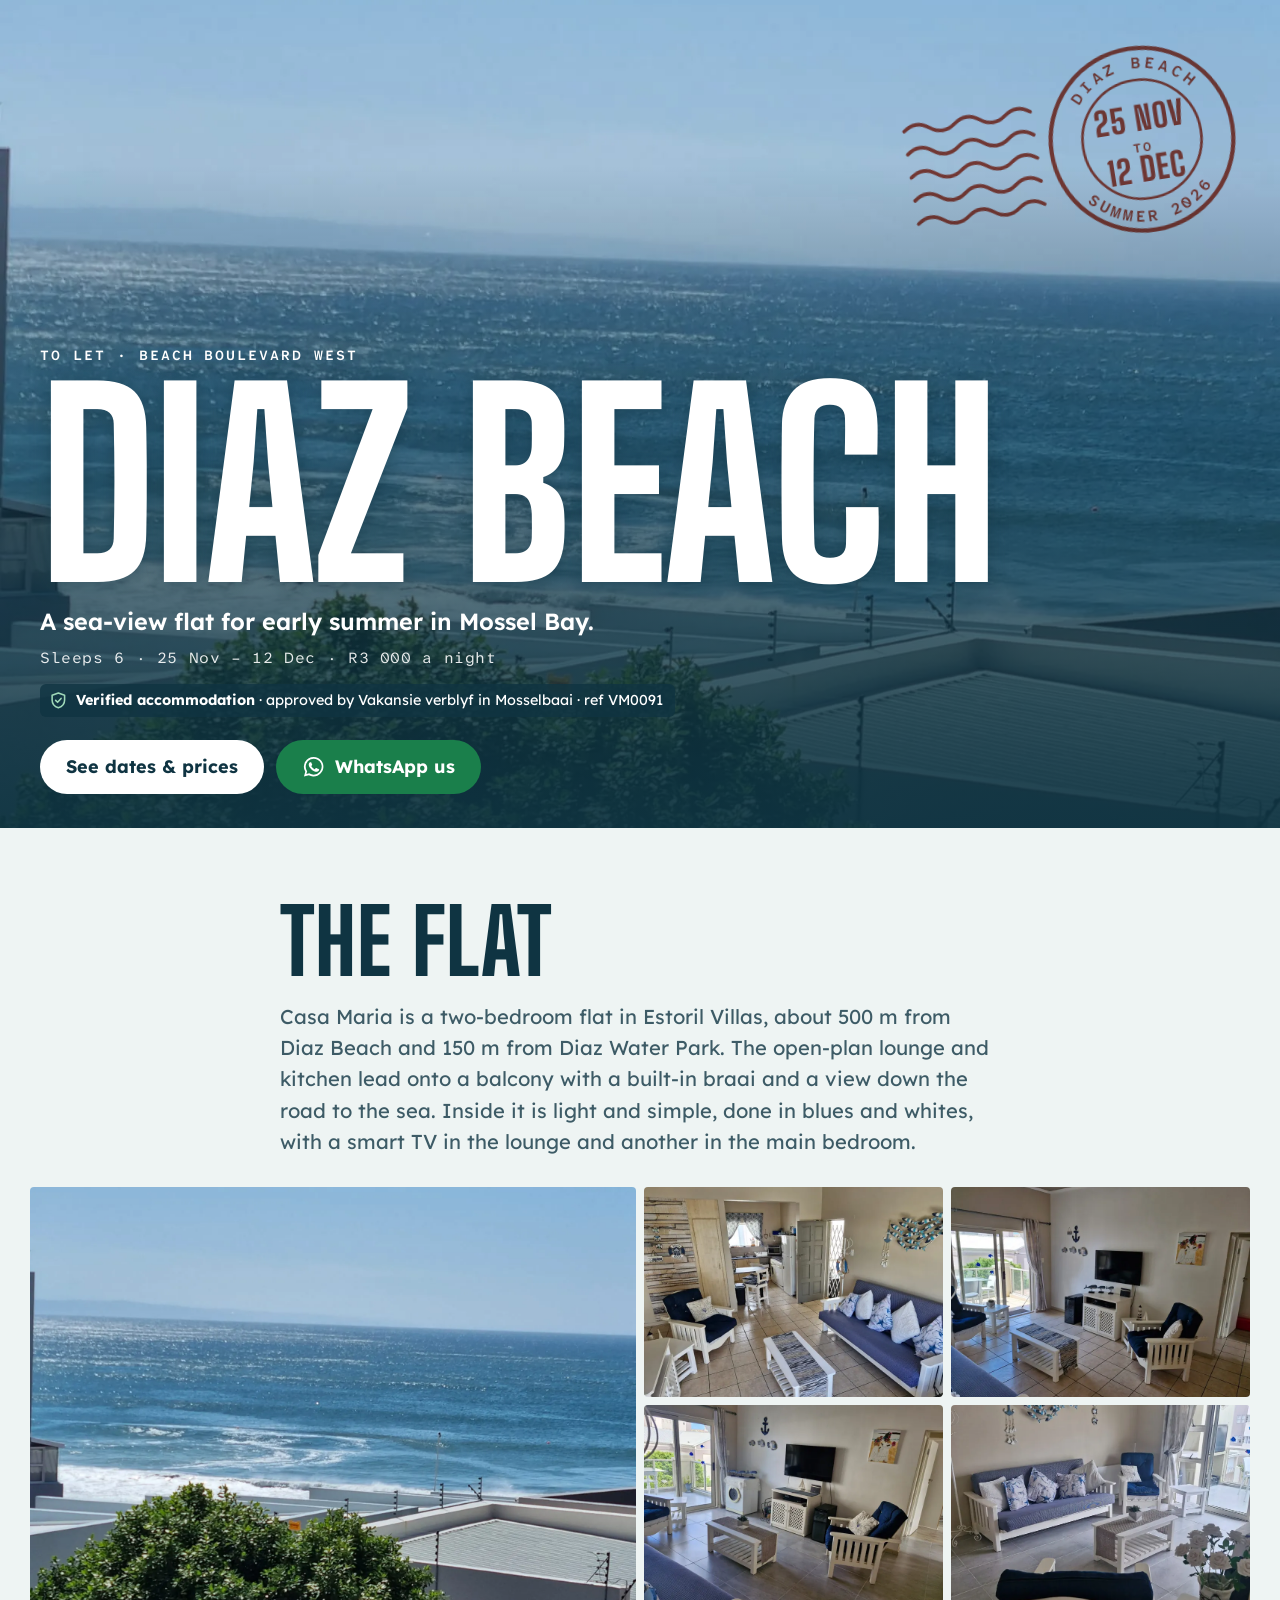
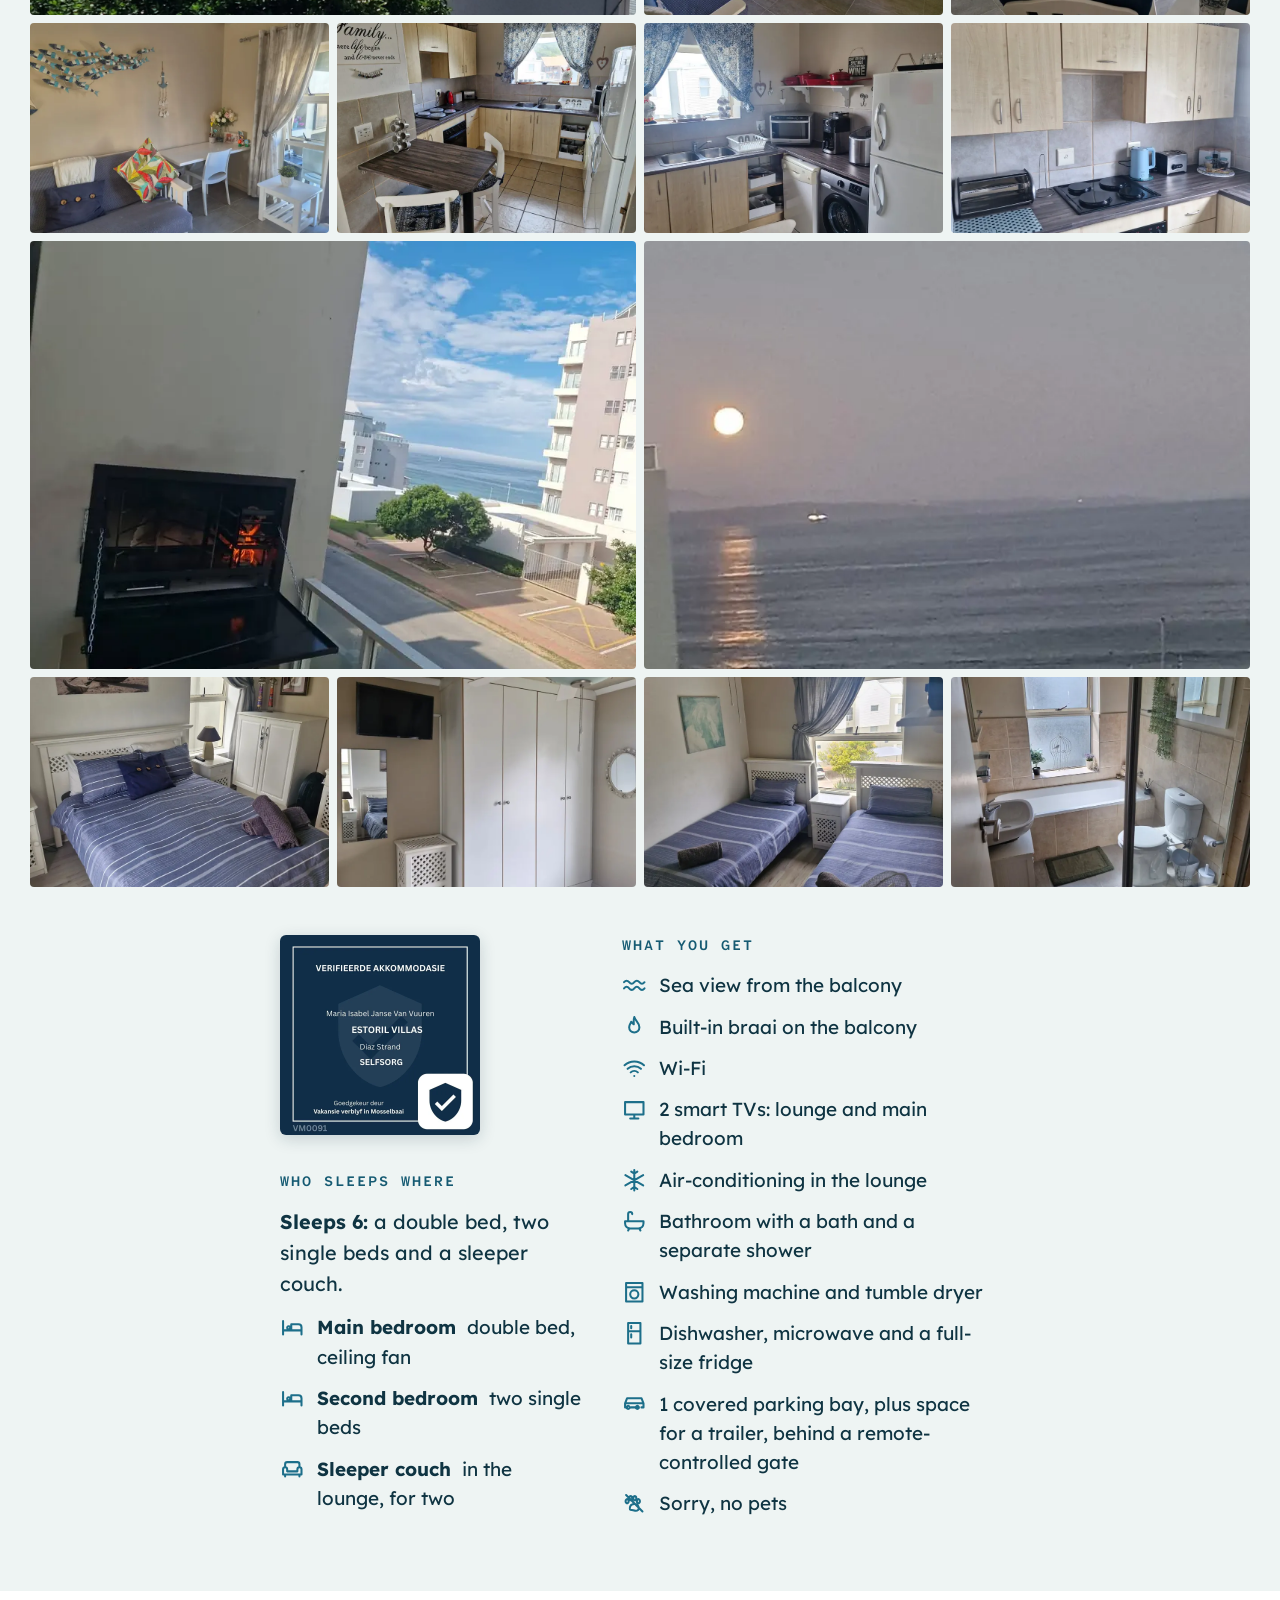
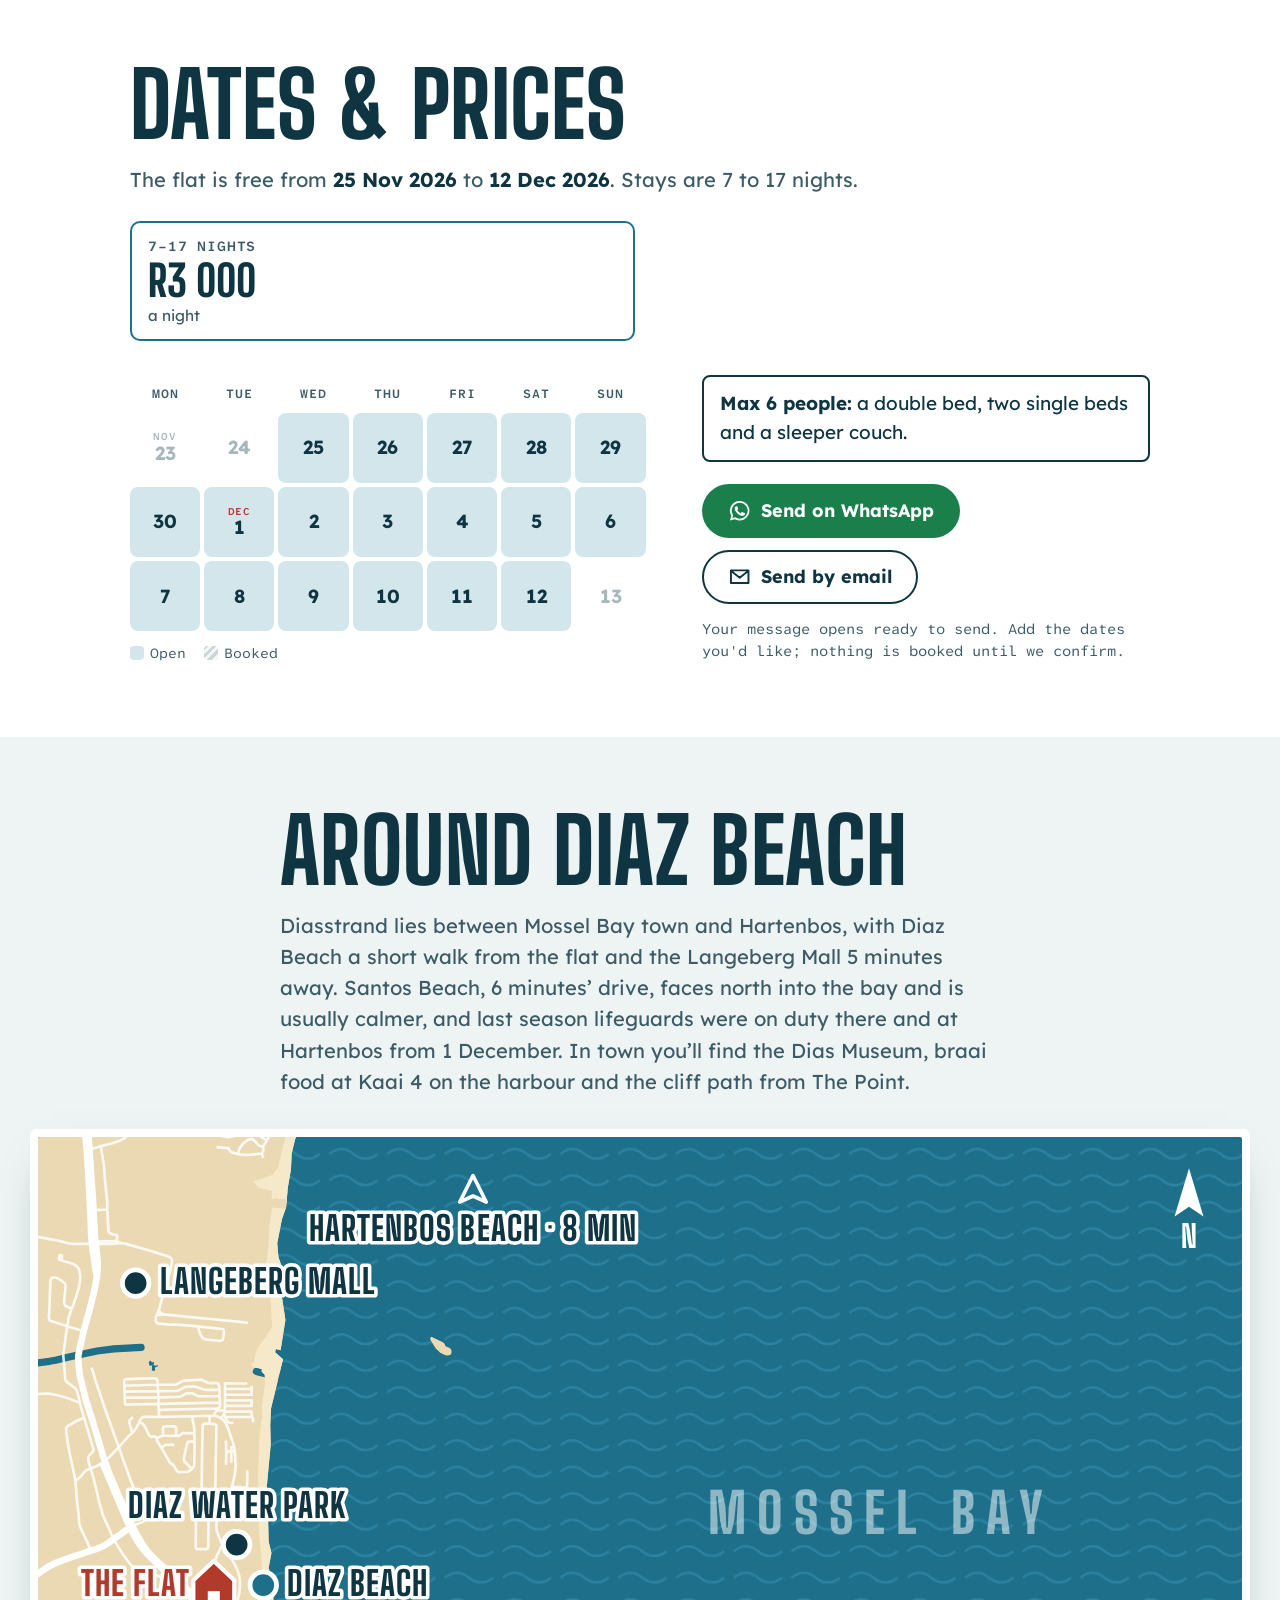
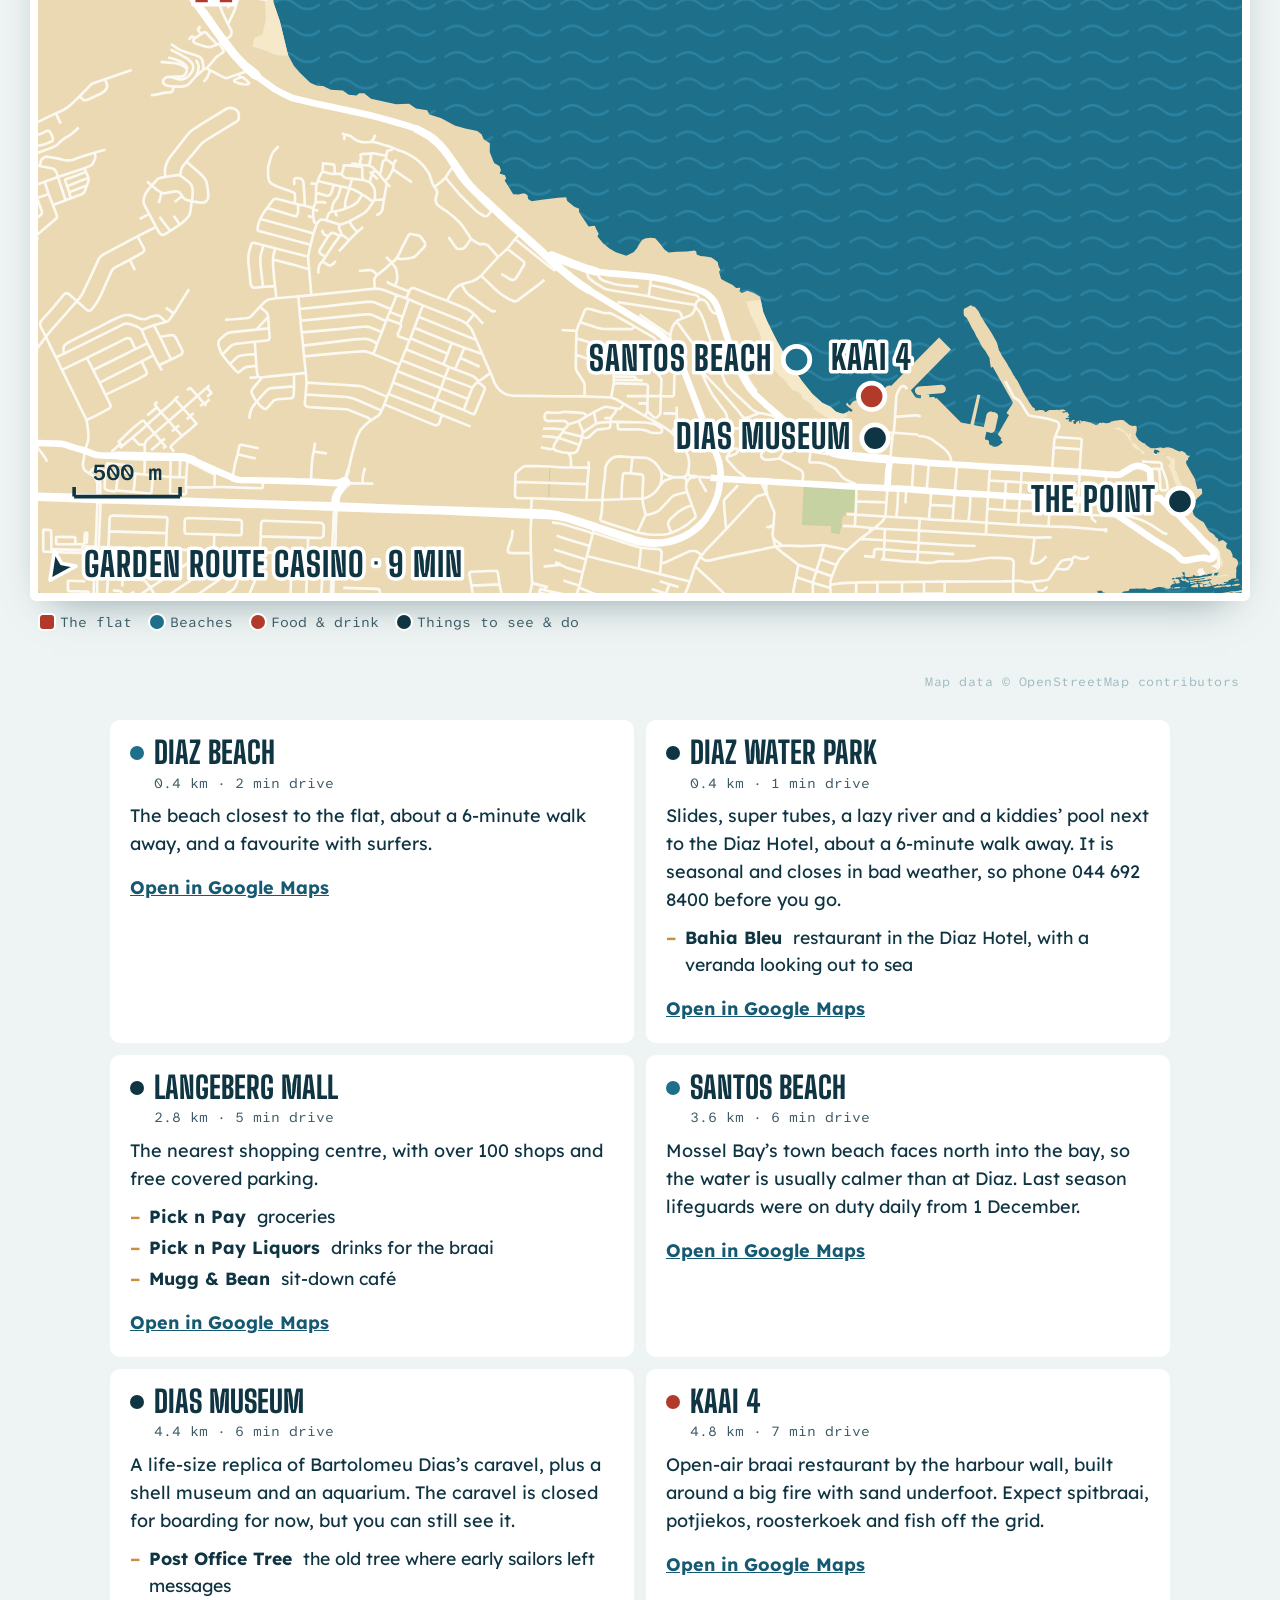
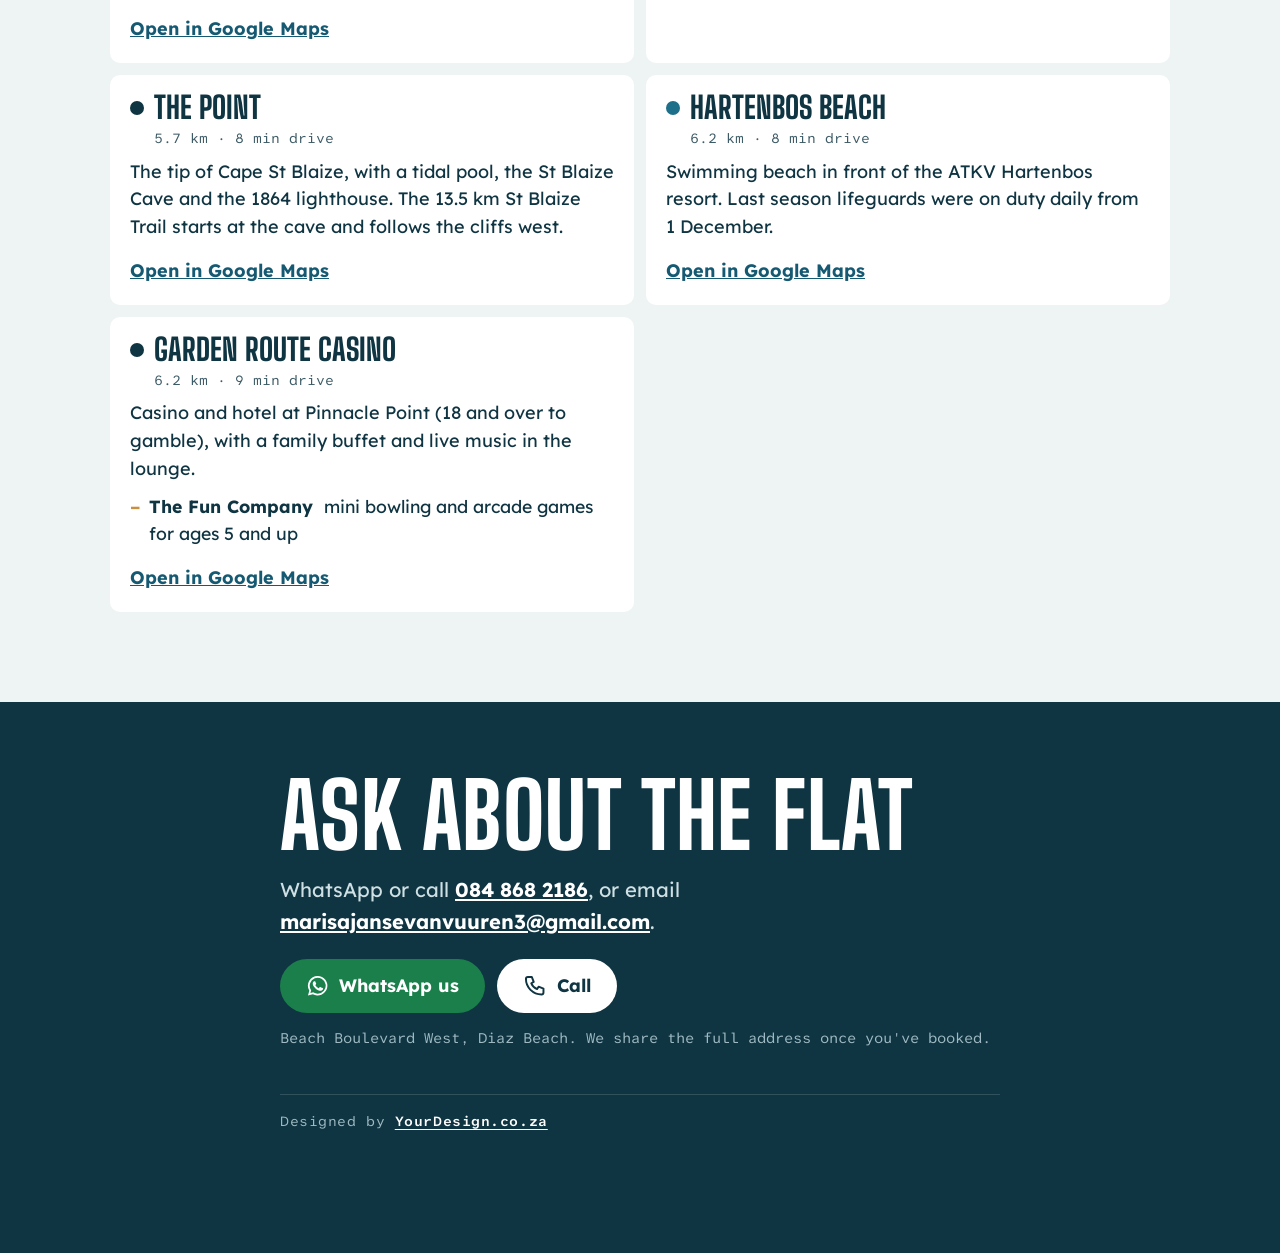
==== index.html @ 2814a10d "feat(site): first version of the Diaz Beach holiday page One-page let for a two-bedroom flat in Esto" ====
<!doctype html>
<html lang="en-ZA">
<head>
  <meta charset="utf-8">
  <meta name="viewport" content="width=device-width, initial-scale=1, viewport-fit=cover">
  <title>Holiday flat at Diaz Beach · Summer 2026</title>
  <meta name="description" content="Two-bedroom holiday flat with a sea view at Diaz Beach, Mossel Bay. Sleeps 6, braai on the balcony, 150 m from Diaz Water Park. Open 25 Nov to 12 Dec 2026.">
  <meta name="theme-color" content="#0F3442">
  <meta property="og:type" content="website">
  <meta property="og:title" content="Holiday flat at Diaz Beach · Summer 2026">
  <meta property="og:description" content="Sea-view flat at Diaz Beach, sleeps 6. Photos, open dates and prices.">
  <meta property="og:url" content="https://yourdesigncoza.github.io/diazbeach-summer/">
  <meta property="og:image" content="https://yourdesigncoza.github.io/diazbeach-summer/assets/img/og.jpg">
  <meta property="og:image:width" content="1200">
  <meta property="og:image:height" content="630">
  <link rel="icon" href="assets/img/favicon.svg" type="image/svg+xml">
  <link rel="preconnect" href="https://fonts.googleapis.com">
  <link rel="preconnect" href="https://fonts.gstatic.com" crossorigin>
  <link rel="stylesheet" href="https://fonts.googleapis.com/css2?family=Atkinson+Hyperlegible+Mono:wght@400;600&family=Lexend:wght@400;600;700&family=Big+Shoulders+Display:wght@700;800&display=swap">
  <link rel="preload" as="image" href="assets/img/photos/sea-view-1600.webp" imagesrcset="assets/img/photos/sea-view-800.webp 800w, assets/img/photos/sea-view-1600.webp 1600w, assets/img/photos/sea-view-2400.webp 2400w" imagesizes="100vw">
  <link rel="stylesheet" href="assets/css/tokens.css">
  <link rel="stylesheet" href="assets/css/site.css">
  <style>
    .verified { display: inline-flex; align-items: center; gap: 8px; margin-top: 14px; padding: 7px 12px 7px 9px; border-radius: 6px;
      background: rgb(15 52 66 / .8); color: #fff; font: .8rem/1.35 var(--font-body); }
    .verified .icon { color: #9fd8b8; }
    .verified-badge { display: block; width: 200px; height: auto; margin-bottom: 36px; border-radius: 6px; box-shadow: 0 4px 16px rgb(15 52 66 / .18); }
  </style>
</head>
<body>

<header class="hero">
  <img class="hero-img" src="assets/img/photos/sea-view-1600.webp"
       srcset="assets/img/photos/sea-view-800.webp 800w, assets/img/photos/sea-view-1600.webp 1600w, assets/img/photos/sea-view-2400.webp 2400w"
       sizes="100vw" alt="Looking over the rooftops to the sea and the surf at Diaz Beach" fetchpriority="high">
  <div class="hero-copy">
    <p class="eyebrow">To let · Beach Boulevard West</p>
    <h1 class="hero-title" style="--title-fit: 3.94">Diaz Beach</h1>
    <p class="hero-lede">A sea-view flat for early summer in Mossel Bay.</p>
    <p class="hero-meta">Sleeps 6 · <span class="nowrap" data-fill="seasonShort"></span> · <span class="nowrap"><span data-fill="rateFrom"></span> a night</span></p>
    <p class="verified"><svg class="icon" aria-hidden="true"><use href="#i-shield"/></svg><span><strong>Verified accommodation</strong> · approved by Vakansie verblyf in Mosselbaai · ref VM0091</span></p>
    <div class="actions">
      <a class="btn btn-light" href="#dates">See dates &amp; prices</a>
      <a class="btn btn-whatsapp" data-link="whatsapp" target="_blank" rel="noopener">
        <svg class="icon" aria-hidden="true"><use href="#i-whatsapp"/></svg>WhatsApp us
      </a>
    </div>
  </div>
  <div class="postmark" data-postmark></div>
</header>

<main>

  <section class="section house" id="house" aria-labelledby="house-title">
    <div class="wrap">
      <h2 class="section-title" id="house-title">The flat</h2>
      <p class="lede">Casa Maria is a two-bedroom flat in Estoril Villas, about 500 m from Diaz Beach and 150 m from Diaz Water Park. The open-plan lounge and kitchen lead onto a balcony with a built-in braai and a view down the road to the sea. Inside it is light and simple, done in blues and whites, with a smart TV in the lounge and another in the main bedroom.</p>
    </div>

    <ul class="gallery wrap-wide" data-gallery></ul>

    <div class="wrap house-details">
      <div>
        <img class="verified-badge" src="assets/img/photos/verified-800.webp" width="800" height="800" loading="lazy"
             alt="Verified accommodation, approved by Vakansie verblyf in Mosselbaai, ref VM0091">
        <h3 class="minor-title">Who sleeps where</h3>
        <p class="sleeps"><strong>Sleeps 6:</strong> a double bed, two single beds and a sleeper couch.</p>
        <ul class="beds">
          <li><svg class="icon" aria-hidden="true"><use href="#i-bed"/></svg><span><strong>Main bedroom</strong> double bed, ceiling fan</span></li>
          <li><svg class="icon" aria-hidden="true"><use href="#i-bed"/></svg><span><strong>Second bedroom</strong> two single beds</span></li>
          <li><svg class="icon" aria-hidden="true"><use href="#i-couch"/></svg><span><strong>Sleeper couch</strong> in the lounge, for two</span></li>
        </ul>
      </div>
      <div>
        <h3 class="minor-title">What you get</h3>
        <ul class="amenities">
          <li><svg class="icon" aria-hidden="true"><use href="#i-wave"/></svg>Sea view from the balcony</li>
          <li><svg class="icon" aria-hidden="true"><use href="#i-fire"/></svg>Built-in braai on the balcony</li>
          <li><svg class="icon" aria-hidden="true"><use href="#i-wifi"/></svg>Wi-Fi</li>
          <li><svg class="icon" aria-hidden="true"><use href="#i-tv"/></svg>2 smart TVs: lounge and main bedroom</li>
          <li><svg class="icon" aria-hidden="true"><use href="#i-snow"/></svg>Air-conditioning in the lounge</li>
          <li><svg class="icon" aria-hidden="true"><use href="#i-bath"/></svg>Bathroom with a bath and a separate shower</li>
          <li><svg class="icon" aria-hidden="true"><use href="#i-wash"/></svg>Washing machine and tumble dryer</li>
          <li><svg class="icon" aria-hidden="true"><use href="#i-fridge"/></svg>Dishwasher, microwave and a full-size fridge</li>
          <li><svg class="icon" aria-hidden="true"><use href="#i-car"/></svg>1 covered parking bay, plus space for a trailer, behind a remote-controlled gate</li>
          <li><svg class="icon" aria-hidden="true"><use href="#i-paw"/></svg>Sorry, no pets</li>
        </ul>
      </div>
    </div>
  </section>

  <section class="section dates" id="dates" aria-labelledby="dates-title">
    <div class="wrap wrap-dates">
      <h2 class="section-title" id="dates-title">Dates &amp; prices</h2>
      <p class="lede">The flat is free from <strong data-fill="seasonStart"></strong> to <strong data-fill="seasonEnd"></strong>. Stays are <span data-fill="minNights"></span> to <span data-fill="maxNights"></span> nights.</p>

      <dl class="rates">
        <div><dt><span data-fill="rateStdNights"></span></dt><dd><span data-fill="rateStd"></span> <small>a night</small></dd></div>
      </dl>

      <div class="booking" data-booking>
       <div class="booking-cal">
        <div class="cal" data-cal role="group" aria-label="Open and booked dates"></div>
        <p class="cal-legend">
          <span><i class="key key-open"></i>Open</span>
          <span><i class="key key-booked"></i>Booked</span>
        </p>
       </div>
       <div class="booking-side">
        <p class="guests"><strong>Max 6 people:</strong> a double bed, two single beds and a sleeper couch.</p>

        <div class="actions">
          <a class="btn btn-whatsapp" data-link="whatsapp" target="_blank" rel="noopener">
            <svg class="icon" aria-hidden="true"><use href="#i-whatsapp"/></svg>Send on WhatsApp
          </a>
          <a class="btn btn-outline" data-link="email">
            <svg class="icon" aria-hidden="true"><use href="#i-mail"/></svg>Send by email
          </a>
        </div>
        <p class="fine">Your message opens ready to send. Add the dates you'd like; nothing is booked until we confirm.</p>
       </div>
      </div>
    </div>
  </section>

  <section class="section area" id="area" aria-labelledby="area-title">
    <div class="wrap">
      <h2 class="section-title" id="area-title">Around Diaz Beach</h2>
      <p class="lede">Diasstrand lies between Mossel Bay town and Hartenbos, with Diaz Beach a short walk from the flat and the Langeberg Mall 5 minutes away. Santos Beach, 6 minutes’ drive, faces north into the bay and is usually calmer, and last season lifeguards were on duty there and at Hartenbos from 1 December. In town you’ll find the Dias Museum, braai food at Kaai 4 on the harbour and the cliff path from The Point.</p>
    </div>
    <figure class="map wrap-wide">
      <div class="map-frame" data-map></div>
      <figcaption class="map-key">
        <span><i class="dot dot-home"></i>The flat</span>
        <span><i class="dot dot-beach"></i>Beaches</span>
        <span><i class="dot dot-food"></i>Food &amp; drink</span>
        <span><i class="dot dot-see"></i>Things to see &amp; do</span>
        <span class="credit">Map data © OpenStreetMap contributors</span>
      </figcaption>
    </figure>
    <ol class="places wrap" data-places></ol>
  </section>

</main>

<footer class="contact" id="contact">
  <div class="wrap">
    <h2 class="section-title">Ask about the flat</h2>
    <p class="lede">WhatsApp or call <a data-link="tel" data-fill="phone"></a>, or email <a data-link="email" data-fill="email"></a>.</p>
    <div class="actions">
      <a class="btn btn-whatsapp" data-link="whatsapp" target="_blank" rel="noopener">
        <svg class="icon" aria-hidden="true"><use href="#i-whatsapp"/></svg>WhatsApp us
      </a>
      <a class="btn btn-light" data-link="tel">
        <svg class="icon" aria-hidden="true"><use href="#i-phone"/></svg>Call
      </a>
    </div>
    <p class="fine">Beach Boulevard West, Diaz Beach. We share the full address once you've booked.</p>
    <p class="credit">Designed by <a href="https://yourdesign.co.za" target="_blank" rel="noopener">YourDesign.co.za</a></p>
  </div>
</footer>

<nav class="dock" data-dock aria-label="Quick links">
  <span class="dock-price"><strong data-fill="rateFrom"></strong> a night</span>
  <a class="btn btn-small" href="#dates">Dates &amp; prices</a>
</nav>

<dialog class="lightbox" data-lightbox aria-label="Photo viewer">
  <figure>
    <img data-lb-img alt="">
    <figcaption><span data-lb-caption></span> <span class="lb-count" data-lb-count></span></figcaption>
  </figure>
  <button type="button" class="lb-btn lb-prev" data-lb-prev aria-label="Previous photo">‹</button>
  <button type="button" class="lb-btn lb-next" data-lb-next aria-label="Next photo">›</button>
  <button type="button" class="lb-btn lb-close" data-lb-close aria-label="Close">×</button>
</dialog>

<!-- Icons, drawn once and reused with <use>. -->
<svg width="0" height="0" style="position:absolute" aria-hidden="true">
  <symbol id="i-whatsapp" viewBox="0 0 24 24"><path fill="currentColor" d="M12 2a10 10 0 0 0-8.6 15.1L2 22l5-1.3A10 10 0 1 0 12 2Zm0 18.2a8.2 8.2 0 0 1-4.2-1.2l-.3-.2-3 .8.8-2.9-.2-.3A8.2 8.2 0 1 1 12 20.2Zm4.5-6.1c-.2-.1-1.5-.7-1.7-.8s-.4-.1-.6.1-.7.8-.8 1-.3.2-.5.1a6.7 6.7 0 0 1-3.3-2.9c-.3-.4.3-.4.8-1.4a.5.5 0 0 0 0-.5l-.8-1.8c-.2-.5-.4-.4-.6-.4h-.5a1 1 0 0 0-.7.3 3 3 0 0 0-.9 2.2 5.1 5.1 0 0 0 1.1 2.7 11.6 11.6 0 0 0 4.4 3.9c1.6.7 2.3.8 3.1.6a2.7 2.7 0 0 0 1.8-1.2 2.2 2.2 0 0 0 .2-1.3c-.1-.1-.3-.2-.5-.3Z"/></symbol>
  <symbol id="i-mail" viewBox="0 0 24 24"><path fill="none" stroke="currentColor" stroke-width="2" stroke-linejoin="round" d="M3 5.5h18v13H3z M3 6l9 7 9-7"/></symbol>
  <symbol id="i-phone" viewBox="0 0 24 24"><path fill="none" stroke="currentColor" stroke-width="2" stroke-linejoin="round" d="M5 3h4l2 5-2.5 1.5a11 11 0 0 0 6 6L16 13l5 2v4a2 2 0 0 1-2 2A16 16 0 0 1 3 5a2 2 0 0 1 2-2Z"/></symbol>
  <symbol id="i-bed" viewBox="0 0 24 24"><path fill="none" stroke="currentColor" stroke-width="2" stroke-linecap="round" stroke-linejoin="round" d="M3 19V6 M3 15h18v4 M21 15v-3a3 3 0 0 0-3-3h-7v6 M7 12.5a1.5 1.5 0 1 0 0-.01"/></symbol>
  <symbol id="i-couch" viewBox="0 0 24 24"><path fill="none" stroke="currentColor" stroke-width="2" stroke-linecap="round" stroke-linejoin="round" d="M5 11V8a2 2 0 0 1 2-2h10a2 2 0 0 1 2 2v3 M3 13a2 2 0 0 1 4 0v2h10v-2a2 2 0 0 1 4 0v5H3z M5 18v2 M19 18v2"/></symbol>
  <symbol id="i-wave" viewBox="0 0 24 24"><path fill="none" stroke="currentColor" stroke-width="2" stroke-linecap="round" d="M2 9q2.5-3 5 0t5 0 5 0 5 0 M2 15q2.5-3 5 0t5 0 5 0 5 0"/></symbol>
  <symbol id="i-wifi" viewBox="0 0 24 24"><path fill="none" stroke="currentColor" stroke-width="2" stroke-linecap="round" d="M2.5 9a14 14 0 0 1 19 0 M5.5 12.5a9.5 9.5 0 0 1 13 0 M8.5 16a5 5 0 0 1 7 0 M12 19.5v.01"/></symbol>
  <symbol id="i-fire" viewBox="0 0 24 24"><path fill="none" stroke="currentColor" stroke-width="2" stroke-linejoin="round" d="M12 3c1 4 5 5.5 5 10a5 5 0 0 1-10 0c0-2.5 1.5-3.5 2-5.5 1 1.5 1.5 2 2.5 2.5C11.5 8 11 5.5 12 3Z"/></symbol>
  <symbol id="i-car" viewBox="0 0 24 24"><path fill="none" stroke="currentColor" stroke-width="2" stroke-linecap="round" stroke-linejoin="round" d="M5 16H3v-4l2-5h14l2 5v4h-2 M3 12h18 M7.5 16a1.5 1.5 0 1 0 0 .01 M16.5 16a1.5 1.5 0 1 0 0 .01 M9 16h6"/></symbol>
  <symbol id="i-bath" viewBox="0 0 24 24"><path fill="none" stroke="currentColor" stroke-width="2" stroke-linecap="round" stroke-linejoin="round" d="M3 12h18v2a5 5 0 0 1-5 5H8a5 5 0 0 1-5-5z M6 12V5a2 2 0 0 1 4 0 M7 19l-1 2 M17 19l1 2"/></symbol>
  <symbol id="i-wash" viewBox="0 0 24 24"><path fill="none" stroke="currentColor" stroke-width="2" stroke-linejoin="round" d="M4 3h16v18H4z M4 7h16 M12 10a4 4 0 1 0 0 8 4 4 0 0 0 0-8Z"/></symbol>
  <symbol id="i-fridge" viewBox="0 0 24 24"><path fill="none" stroke="currentColor" stroke-width="2" stroke-linecap="round" stroke-linejoin="round" d="M6 2h12v20H6z M6 10h12 M9 5v2 M9 13v3"/></symbol>
  <symbol id="i-paw" viewBox="0 0 24 24"><path fill="none" stroke="currentColor" stroke-width="2" stroke-linecap="round" d="M8 15c1.5-3 6.5-3 8 0s-1 5-4 4-5.5 1-4-4Z M6.5 10a1.5 2 0 1 0 0 .01 M10 7a1.5 2 0 1 0 0 .01 M14 7a1.5 2 0 1 0 0 .01 M17.5 10a1.5 2 0 1 0 0 .01 M4 4l16 16"/></symbol>
  <symbol id="i-tv" viewBox="0 0 24 24"><path fill="none" stroke="currentColor" stroke-width="2" stroke-linecap="round" stroke-linejoin="round" d="M3 5h18v12H3z M8 21h8 M12 17v4"/></symbol>
  <symbol id="i-snow" viewBox="0 0 24 24"><path fill="none" stroke="currentColor" stroke-width="2" stroke-linecap="round" d="M12 2v20 M3.3 7l17.4 10 M3.3 17l17.4-10 M9 3.5l3 2 3-2 M9 20.5l3-2 3 2"/></symbol>
  <symbol id="i-shield" viewBox="0 0 24 24"><path fill="none" stroke="currentColor" stroke-width="2" stroke-linecap="round" stroke-linejoin="round" d="M12 2.5 4 5.5v6c0 5 3.4 8.6 8 10 4.6-1.4 8-5 8-10v-6z M8.5 12l2.5 2.5 4.5-5"/></symbol>
</svg>

<script src="assets/js/config.js"></script>
<script src="assets/js/common.js"></script>
<script src="assets/js/site.js"></script>
</body>
</html>
---- assets/css/tokens.css ----
/* Shared by the page and the printable card. */
:root {
  color-scheme: light;
  --mist: #EEF4F3;
  --paper: #FFFFFF;
  --ink: #0F3442;
  --ink-soft: #3D5B66;
  --harbour: #1D6F8A;
  --harbour-deep: #155A72;
  --harbour-pale: #D3E6EC;
  --sandstone: #C98F3E;
  --land: #EAD9B2;
  --sand: #F6E9C9;
  --postbox: #B23A2B;
  --whatsapp: #1A7F4B;

  --font-display: 'Big Shoulders Display', 'Arial Narrow', sans-serif;
  --font-body: 'Lexend', system-ui, sans-serif;
  --font-mono: 'Atkinson Hyperlegible Mono', ui-monospace, monospace;
}

/* Postmark (markup comes from common.js) */
.postmark-svg { display: block; width: 100%; height: auto; color: var(--postbox); overflow: visible; }
.pm-waves path, .pm-ring-line { fill: none; stroke: currentColor; stroke-linecap: round; }
.pm-waves path { stroke-width: 3.5; }
.pm-ring-line { stroke-width: 4; }
.pm-thin { stroke-width: 2.5; }
.pm-ring { font: 600 15px var(--font-mono); letter-spacing: 3px; text-transform: uppercase; fill: currentColor; }
.pm-date { font: 800 31px var(--font-display); letter-spacing: 1px; text-transform: uppercase; fill: currentColor; }
.pm-to { font: 600 12px var(--font-mono); letter-spacing: 2px; text-transform: uppercase; fill: currentColor; }
---- assets/css/site.css ----
*, *::before, *::after { box-sizing: border-box; }
html { font-size: 112.5%; scroll-behavior: smooth; -webkit-text-size-adjust: 100%; }
body { margin: 0; background: var(--mist); color: var(--ink); font-family: var(--font-body); line-height: 1.55; }
img { display: block; max-width: 100%; }
a { color: inherit; }
h1, h2, h3, p { margin: 0; }
:focus-visible { outline: 3px solid var(--sandstone); outline-offset: 3px; }
.nowrap { white-space: nowrap; }
.sr-only { position: absolute; width: 1px; height: 1px; overflow: hidden; clip-path: inset(50%); white-space: nowrap; }

.wrap { max-width: 760px; margin-inline: auto; padding-inline: 20px; }
.wrap-wide { max-width: 1240px; margin-inline: auto; padding-inline: 10px; }
.icon { width: 1.3em; height: 1.3em; flex: none; }

/* ---------- Type ---------- */
.eyebrow, .minor-title, .hero-meta, .fine, .credit, .place-dist, .cal-legend, .dow {
  font-family: var(--font-mono);
}
.eyebrow { font-size: .78rem; font-weight: 600; letter-spacing: .14em; text-transform: uppercase; }
.section-title {
  font: 800 clamp(2.2rem, 10vw, 5rem)/.92 var(--font-display);
  text-transform: uppercase;
  letter-spacing: .005em;
  margin-bottom: 18px;
}
.minor-title {
  font-size: .8rem; font-weight: 600; letter-spacing: .14em; text-transform: uppercase;
  color: var(--harbour-deep); margin: 0 0 14px; padding: 0;
}
.lede { font-size: 1.12rem; color: var(--ink-soft); max-width: 62ch; text-wrap: pretty; }
.lede strong { color: var(--ink); }
.fine { font-size: .82rem; color: var(--ink-soft); margin-top: 14px; }

/* ---------- Buttons ---------- */
.actions { display: flex; flex-wrap: wrap; gap: 12px; margin-top: 22px; }
.btn {
  display: inline-flex; align-items: center; justify-content: center; gap: .55em;
  min-height: 54px; padding: 0 24px; border-radius: 999px; border: 2px solid transparent;
  font: 700 1rem/1 var(--font-body); text-decoration: none; cursor: pointer;
  transition: transform .15s ease, background-color .15s ease;
}
.btn:active { transform: scale(.97); }
.btn-light { background: var(--paper); color: var(--ink); }
.btn-whatsapp { background: var(--whatsapp); color: #fff; }
.btn-whatsapp:hover { background: #156b3f; }
.btn-outline { border-color: var(--ink); color: var(--ink); background: transparent; }
.btn-outline:hover { background: var(--mist); }
.btn-small { min-height: 46px; padding: 0 18px; background: var(--paper); color: var(--ink); }

/* ---------- Hero ---------- */
.hero {
  position: relative; min-height: 92svh; display: grid; align-items: end;
  color: #fff; background: var(--ink); overflow: hidden; isolation: isolate;
}
.hero-img { position: absolute; inset: 0; width: 100%; height: 100%; object-fit: cover; object-position: 64% 45%; z-index: -2; }
.hero::before {
  content: ""; position: absolute; inset: 0; z-index: -1;
  background: linear-gradient(to top, rgb(15 52 66 / .94) 0%, rgb(15 52 66 / .62) 38%, rgb(15 52 66 / .32) 62%, rgb(15 52 66 / 0) 80%);
}
.hero-copy .eyebrow, .hero-title { text-shadow: 0 1px 18px rgb(15 52 66 / .5); }
.hero-copy {
  width: 100%; max-width: 1240px; margin-inline: auto;
  padding: 0 20px calc(34px + env(safe-area-inset-bottom));
  container-type: inline-size;
}
/* --title-fit (set on the h1 in index.html) is the town name's width in em in the display face, plus about .15em,
   so the title stays on one line in .hero-copy at any width. */
.hero-title {
  font: 800 min(14rem, 100cqi / var(--title-fit, 4.3))/.86 var(--font-display);
  text-transform: uppercase; letter-spacing: -.01em;
  margin: 10px 0 14px;
}
.hero-lede { font-size: clamp(1.1rem, 4.6vw, 1.3rem); line-height: 1.3; font-weight: 600; }
.hero-lede, .section-title { text-wrap: balance; }
.hero-meta { font-size: .86rem; letter-spacing: .04em; margin-top: 8px; opacity: .9; }
.postmark {
  position: absolute; z-index: 1; top: calc(18px + env(safe-area-inset-top)); right: 6px;
  width: min(60vw, 340px); transform: rotate(-9deg); opacity: .92; mix-blend-mode: multiply;
  animation: stamp .5s cubic-bezier(.2, 1.5, .45, 1) .45s both;
}
@keyframes stamp {
  from { transform: rotate(-17deg) scale(1.4); opacity: 0; }
  to { transform: rotate(-9deg) scale(1); opacity: .92; }
}
@media (min-width: 900px) {
  .postmark { top: 40px; right: 40px; }
}

/* ---------- Sections ---------- */
.section { padding: 72px 0; }
.dates { background: var(--paper); }

/* ---------- The house ---------- */
.gallery {
  list-style: none; margin: 30px auto 0; padding-block: 0;
  display: grid; grid-template-columns: repeat(2, 1fr); gap: 6px; grid-auto-flow: dense;
}
.gallery li { aspect-ratio: 4 / 3; }
.gallery li.wide { grid-column: span 2; aspect-ratio: 16 / 9; }
.gallery button {
  display: block; width: 100%; height: 100%; padding: 0; border: 0; background: var(--harbour-pale);
  border-radius: 4px; overflow: hidden; cursor: zoom-in;
}
.gallery img { width: 100%; height: 100%; object-fit: cover; transition: transform .5s ease; }
.gallery button:hover img { transform: scale(1.03); }
@media (min-width: 900px) {
  .gallery { grid-template-columns: repeat(4, 1fr); grid-auto-rows: 210px; gap: 8px; }
  .gallery li, .gallery li.wide { aspect-ratio: auto; }
  .gallery li.wide { grid-row: span 2; }
  .gallery li.wide:last-child { grid-column: 1 / -1; }
  .gallery li.wide:last-child img { object-position: 50% 78%; }
}

.house-details { display: grid; gap: 40px; margin-top: 48px; }
@media (min-width: 720px) { .house-details { grid-template-columns: 1fr 1.25fr; } }
.sleeps { font-size: 1.1rem; margin-bottom: 14px; }
.beds, .amenities { list-style: none; margin: 0; padding: 0; display: grid; gap: 12px; font-size: 1.05rem; }
.beds li, .amenities li { display: flex; gap: 12px; align-items: flex-start; }
.beds .icon, .amenities .icon { color: var(--harbour); margin-top: .1em; }
.beds strong { margin-right: .35em; }

/* ---------- Dates & prices ---------- */
.rates { display: grid; grid-template-columns: 1fr 1fr; gap: 10px; margin: 26px 0 34px; }
.rates div { background: var(--mist); border-radius: 10px; padding: 14px 16px; border: 2px solid transparent; }
.rates div:last-child { border-color: var(--harbour); background: #fff; }
.rates dt { font: 600 .78rem var(--font-mono); letter-spacing: .06em; text-transform: uppercase; color: var(--ink-soft); }
.rates dd { margin: 4px 0 0; font: 800 clamp(1.9rem, 10vw, 2.4rem)/1 var(--font-display); }
.rates small { display: block; margin-top: 4px; font: 400 .85rem var(--font-body); color: var(--ink-soft); }

@media (min-width: 900px) {
  .wrap-dates { max-width: 1060px; }
  .booking { display: grid; grid-template-columns: minmax(0, 1.15fr) minmax(0, 1fr); gap: 56px; align-items: start; }
  .booking-side .guests { margin-top: 0; }
}
.cal { display: grid; grid-template-columns: repeat(7, minmax(0, 1fr)); gap: 4px; margin-top: 10px; }
.dow { text-align: center; font-size: .7rem; font-weight: 600; letter-spacing: .08em; text-transform: uppercase; color: var(--ink-soft); padding-bottom: 4px; }
.day {
  position: relative; aspect-ratio: 1; border-radius: 8px;
  display: flex; flex-direction: column; align-items: center; justify-content: center; gap: 1px;
  font: 700 1.05rem/1 var(--font-body); color: var(--ink);
}
.day small { font: 600 .58rem/1 var(--font-mono); letter-spacing: .08em; text-transform: uppercase; color: var(--postbox); }
.day.out { color: #A7B8BD; }
.day.out small { color: #A7B8BD; }
.day.open { background: var(--harbour-pale); }
.day.booked { background: repeating-linear-gradient(135deg, #E2E9EA 0 5px, #F4F7F7 5px 10px); color: #8DA2A8; text-decoration: line-through; }

.cal-legend { display: flex; flex-wrap: wrap; gap: 6px 18px; font-size: .78rem; color: var(--ink-soft); margin-top: 12px; }
.key { display: inline-block; width: 14px; height: 14px; border-radius: 4px; vertical-align: -2px; margin-right: 6px; }
.key-open { background: var(--harbour-pale); }
.key-booked { background: repeating-linear-gradient(135deg, #CBD6D8 0 3px, #F4F7F7 3px 6px); }

.guests { margin: 28px 0 0; padding: 12px 16px; border: 2px solid var(--ink); border-radius: 8px; font-size: 1.05rem; }

/* ---------- Around the bay ---------- */
.map { margin: 32px auto 0; }
.map-frame { background: #fff; padding: 8px; border-radius: 6px; box-shadow: 0 18px 40px -22px rgb(15 52 66 / .5); min-height: 200px; }
.map-svg { display: block; width: 100%; height: auto; border-radius: 2px; }
.map-key { display: flex; flex-wrap: wrap; gap: 6px 18px; padding: 12px 10px 0; font: .78rem var(--font-mono); color: var(--ink-soft); }
.map-key .credit { margin-left: auto; font-size: .7rem; }

.sea, .water { fill: var(--harbour); }
.river { fill: none; stroke: var(--harbour); stroke-width: 6; stroke-linecap: round; }
.wave { fill: none; stroke: #2B83A1; stroke-width: 2; }
.land { fill: var(--land); }
.sand { fill: var(--sand); }
.park { fill: #C6D2A1; }
.pier { fill: none; stroke: var(--land); stroke-width: 7; stroke-linecap: round; }
.road { fill: none; stroke: #fff; stroke-width: 2.2; opacity: .85; }
.road-major { fill: none; stroke: #fff; stroke-width: 5.5; }
.trail { fill: none; stroke: var(--postbox); stroke-width: 3.2; stroke-dasharray: 7 7; }
.sea-label { font: 800 46px var(--font-display); letter-spacing: .2em; text-transform: uppercase; fill: rgb(255 255 255 / .5); text-anchor: middle; }
.trail-label { font: 600 22px var(--font-body); fill: var(--postbox); }
.scale path { fill: none; stroke: var(--ink); stroke-width: 3; }
.scale text { font: 600 19px var(--font-mono); fill: var(--ink); text-anchor: middle; }
.north path { fill: #fff; }
.north text { font: 800 26px var(--font-display); fill: #fff; text-anchor: middle; }
.inland .north path, .inland .north text { fill: var(--ink); }
.inland .sea-label { fill: rgb(15 52 66 / .35); }

.pin-beach, .dot-beach { --pin: var(--harbour); }
.pin-food, .dot-food { --pin: var(--postbox); }
.pin-see, .dot-see { --pin: var(--ink); }
.pin circle { fill: var(--pin); stroke: #fff; stroke-width: 4; }
.pin-edge path { fill: var(--pin); stroke: #fff; stroke-width: 3; stroke-linejoin: round; }
.pin-label {
  font: 800 34px var(--font-display); letter-spacing: .03em; text-transform: uppercase;
  fill: var(--ink); paint-order: stroke; stroke: #fff; stroke-width: 7px; stroke-linejoin: round;
}
a.pin:hover .pin-label, a.pin:focus .pin-label { fill: var(--harbour); }
.pin-home path { fill: var(--postbox); stroke: #fff; stroke-width: 3.5; stroke-linejoin: round; }
.pin-home .door { fill: #fff; stroke: none; }
.pin-home .home-label { fill: var(--postbox); }
@media (max-width: 600px) { .pin-label { font-size: 40px; stroke-width: 8px; } }
@media (min-width: 900px) { .pin-label { font-size: 28px; stroke-width: 6px; } }

.dot { display: inline-block; width: 14px; height: 14px; border-radius: 50%; background: var(--pin); box-shadow: 0 0 0 2px #fff; vertical-align: -2px; margin-right: 6px; }
.dot-home { background: var(--postbox); border-radius: 3px; }

.places { list-style: none; margin-top: 30px; display: grid; gap: 12px; }
@media (min-width: 900px) { .places { max-width: 1100px; grid-template-columns: 1fr 1fr; } }
.place { background: #fff; border-radius: 10px; padding: 18px 20px 16px; scroll-margin-top: 20px; }
.place:target { box-shadow: 0 0 0 3px var(--harbour); }
.place-head { display: flex; flex-wrap: wrap; align-items: center; gap: 4px 10px; margin-bottom: 8px; }
.place-head .dot { margin-right: 0; }
.place h3 { font: 800 clamp(1.4rem, 6vw, 1.7rem)/1 var(--font-display); text-transform: uppercase; }
.place-dist { flex-basis: 100%; padding-left: 24px; font-size: .78rem; color: var(--ink-soft); }
.place p { font-size: 1rem; }
.picks { list-style: none; margin: 10px 0 0; padding: 0; display: grid; gap: 4px; font-size: .98rem; }
.picks li { padding-left: 1.1em; position: relative; }
.picks li::before { content: "–"; position: absolute; left: 0; color: var(--sandstone); font-weight: 700; }
.picks strong { margin-right: .3em; }
.place-link { display: inline-block; margin-top: 12px; font-weight: 700; color: var(--harbour-deep); padding: 4px 0; }

/* ---------- Contact ---------- */
.contact { background: var(--ink); color: #fff; padding: 72px 0 120px; }
.contact .lede { color: #CFE0E4; }
.contact .lede a { color: #fff; font-weight: 700; overflow-wrap: anywhere; }
.contact .fine { color: #9FBAC2; }
.credit { margin-top: 44px; padding-top: 16px; border-top: 1px solid rgb(255 255 255 / .14); font-size: .78rem; letter-spacing: .04em; color: #9FBAC2; }
.credit a { color: #fff; font-weight: 600; text-underline-offset: 3px; }

/* ---------- Bottom bar (phones) ---------- */
.dock {
  position: fixed; z-index: 10; left: 12px; right: 12px; bottom: calc(12px + env(safe-area-inset-bottom));
  display: flex; align-items: center; justify-content: space-between; gap: 12px;
  padding: 6px 6px 6px 22px; border-radius: 999px; background: var(--ink); color: #fff;
  box-shadow: 0 10px 30px -10px rgb(0 0 0 / .5);
  transform: translateY(160%); transition: transform .3s ease;
}
.dock.show { transform: none; }
.dock-price { font-size: .9rem; line-height: 1.2; white-space: nowrap; }
.dock-from { display: block; font: 600 .64rem/1.3 var(--font-mono); letter-spacing: .14em; text-transform: uppercase; color: #9FBAC2; }
.dock .btn-small { min-height: 44px; padding: 0 18px; font-size: .9rem; white-space: nowrap; }
@media (max-width: 359px) {
  .dock { left: 8px; right: 8px; padding-left: 18px; }
  .dock-price, .dock .btn-small { font-size: .82rem; }
  .dock .btn-small { padding: 0 14px; }
}
@media (min-width: 900px) { .dock { display: none; } }

/* ---------- Lightbox ---------- */
.lightbox {
  width: 100vw; height: 100dvh; max-width: none; max-height: none; margin: 0; padding: 0; border: 0;
  background: rgb(6 22 28 / .97); color: #fff; overscroll-behavior: contain;
}
.lightbox::backdrop { background: rgb(6 22 28 / .9); }
.lightbox figure { margin: 0; height: 100%; display: grid; place-items: center; padding: 56px 0 64px; }
.lightbox img { max-width: 100%; max-height: 100%; object-fit: contain; user-select: none; -webkit-user-drag: none; }
.lightbox figcaption { position: absolute; left: 0; right: 0; bottom: calc(18px + env(safe-area-inset-bottom)); text-align: center; padding: 0 70px; font-size: 1rem; }
.lb-count { font: .8rem var(--font-mono); opacity: .7; margin-left: 8px; }
.lb-btn {
  position: absolute; width: 52px; height: 52px; border-radius: 50%; border: 0;
  background: rgb(255 255 255 / .16); color: #fff; font: 400 2rem/1 var(--font-body); cursor: pointer;
}
.lb-btn:hover { background: rgb(255 255 255 / .28); }
.lb-prev { left: 10px; top: 50%; translate: 0 -50%; }
.lb-next { right: 10px; top: 50%; translate: 0 -50%; }
.lb-close { right: 10px; top: calc(10px + env(safe-area-inset-top)); }

@media (prefers-reduced-motion: reduce) {
  html { scroll-behavior: auto; }
  *, *::before, *::after { animation: none !important; transition: none !important; }
}
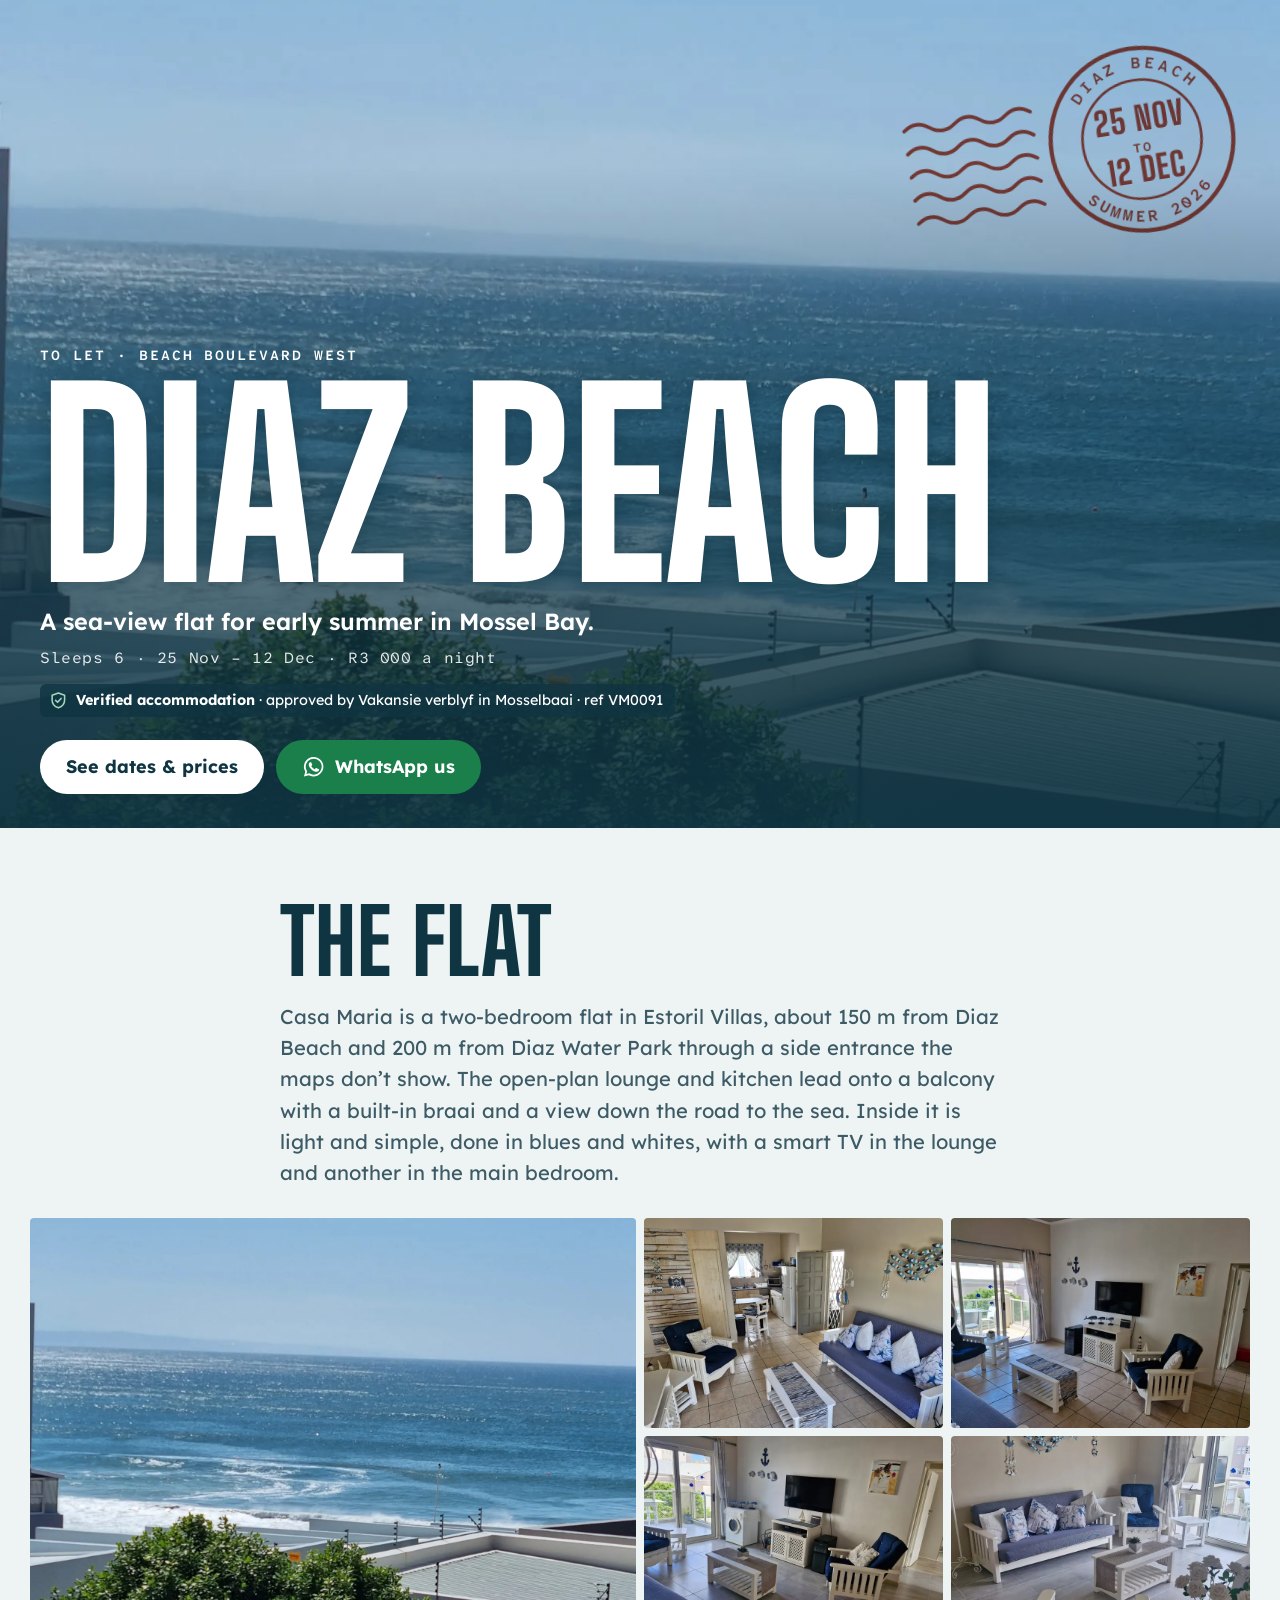
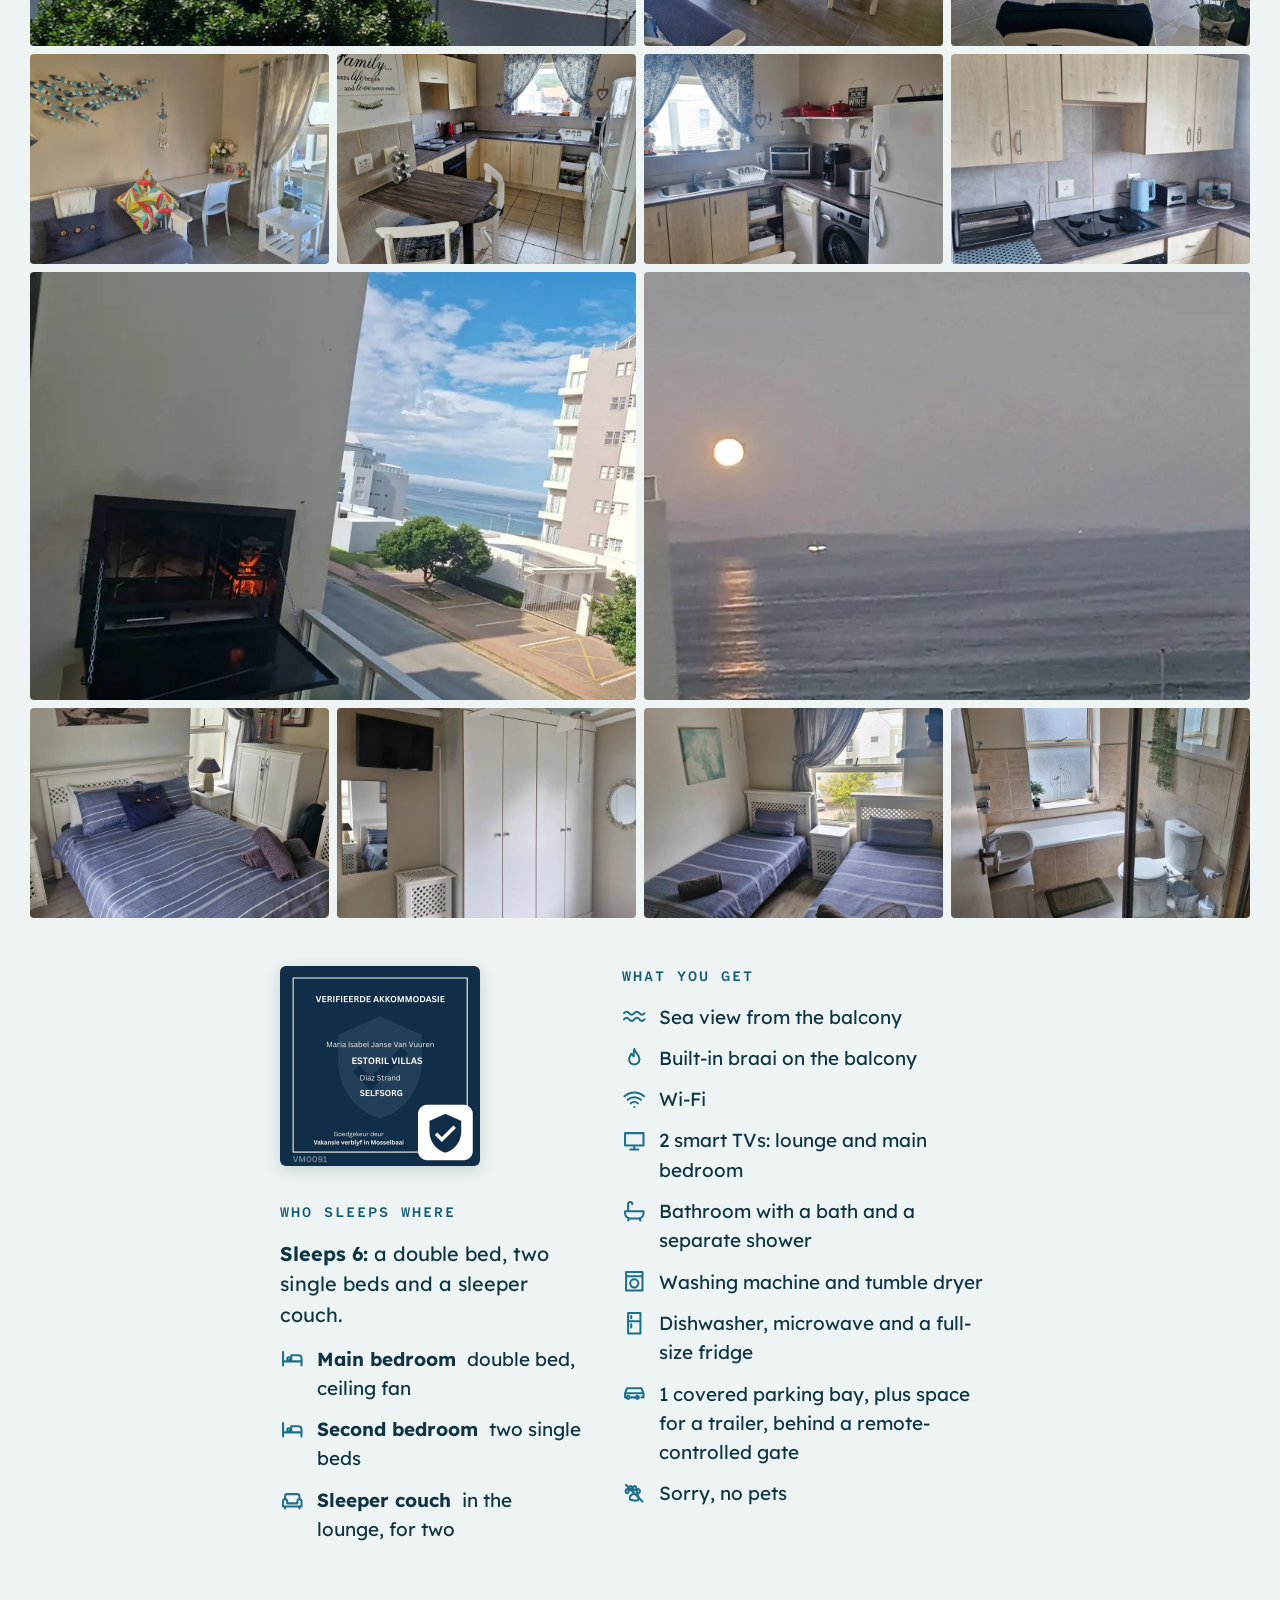
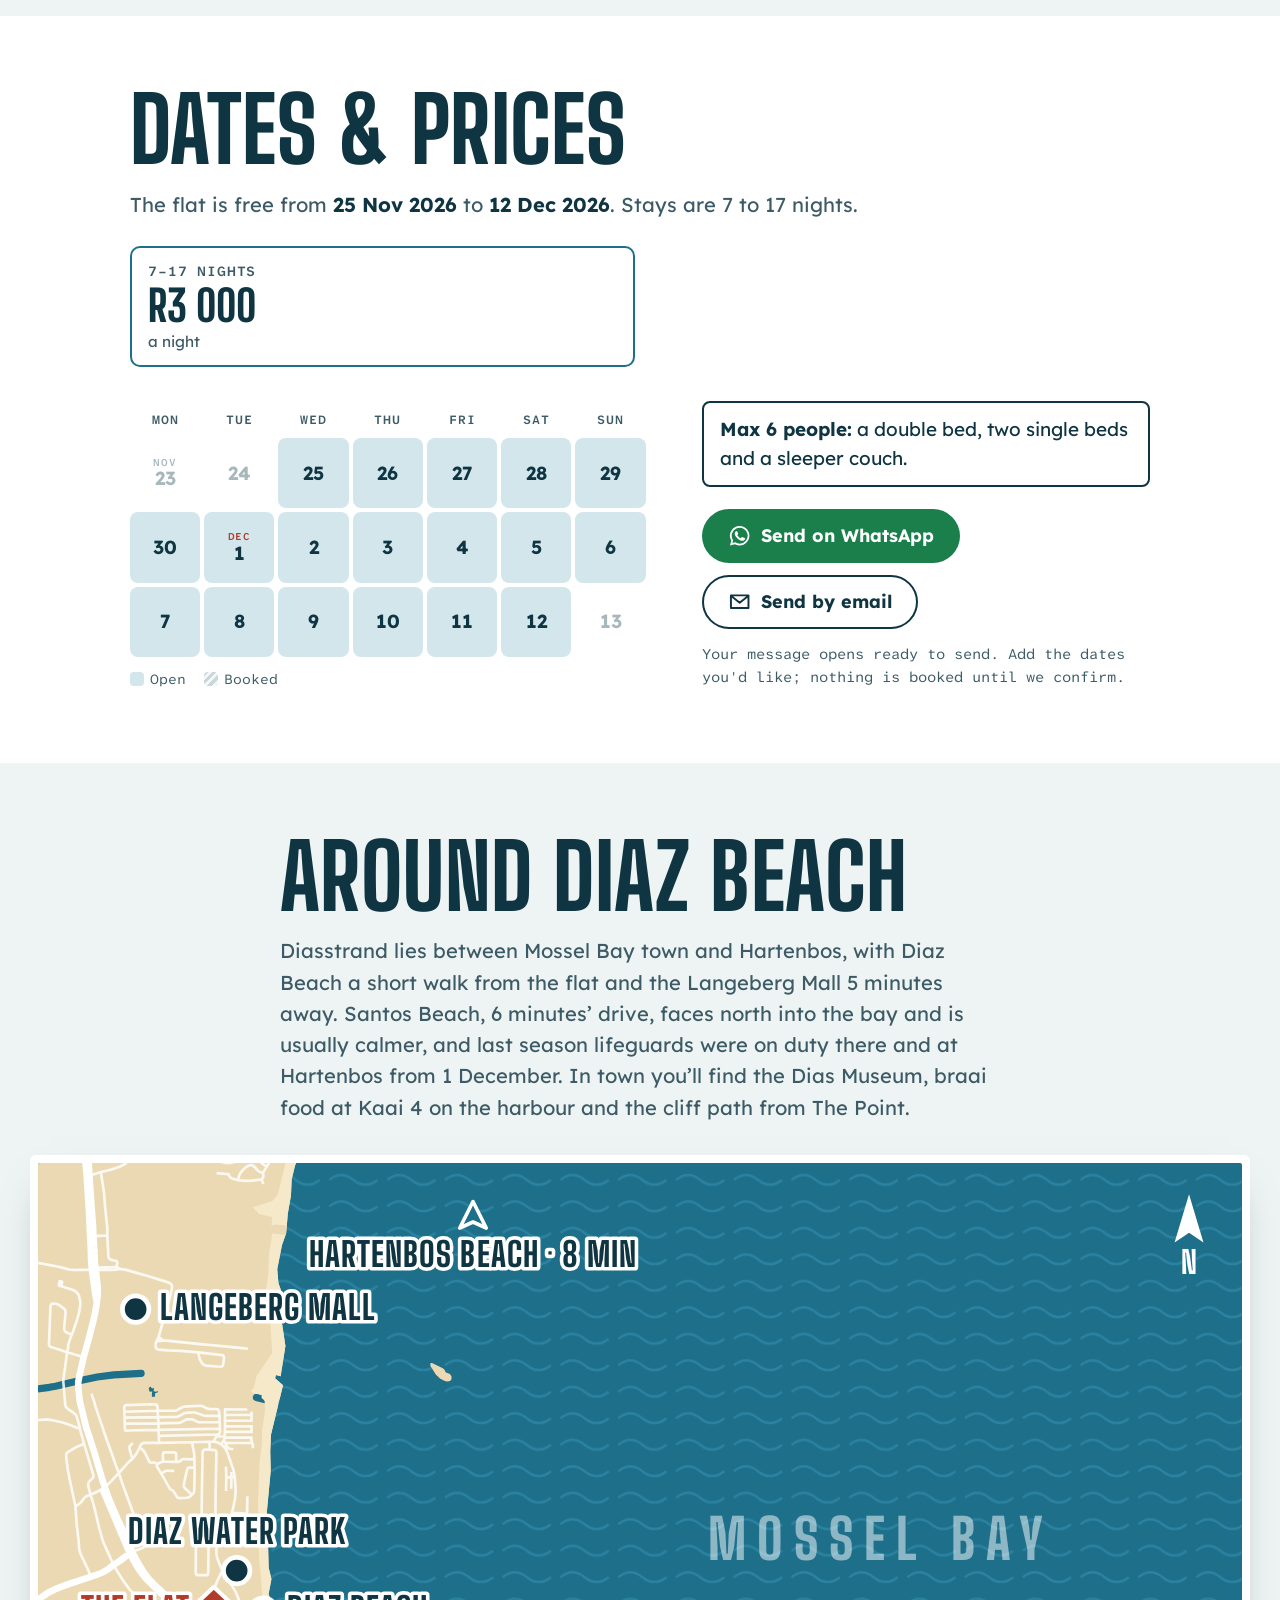
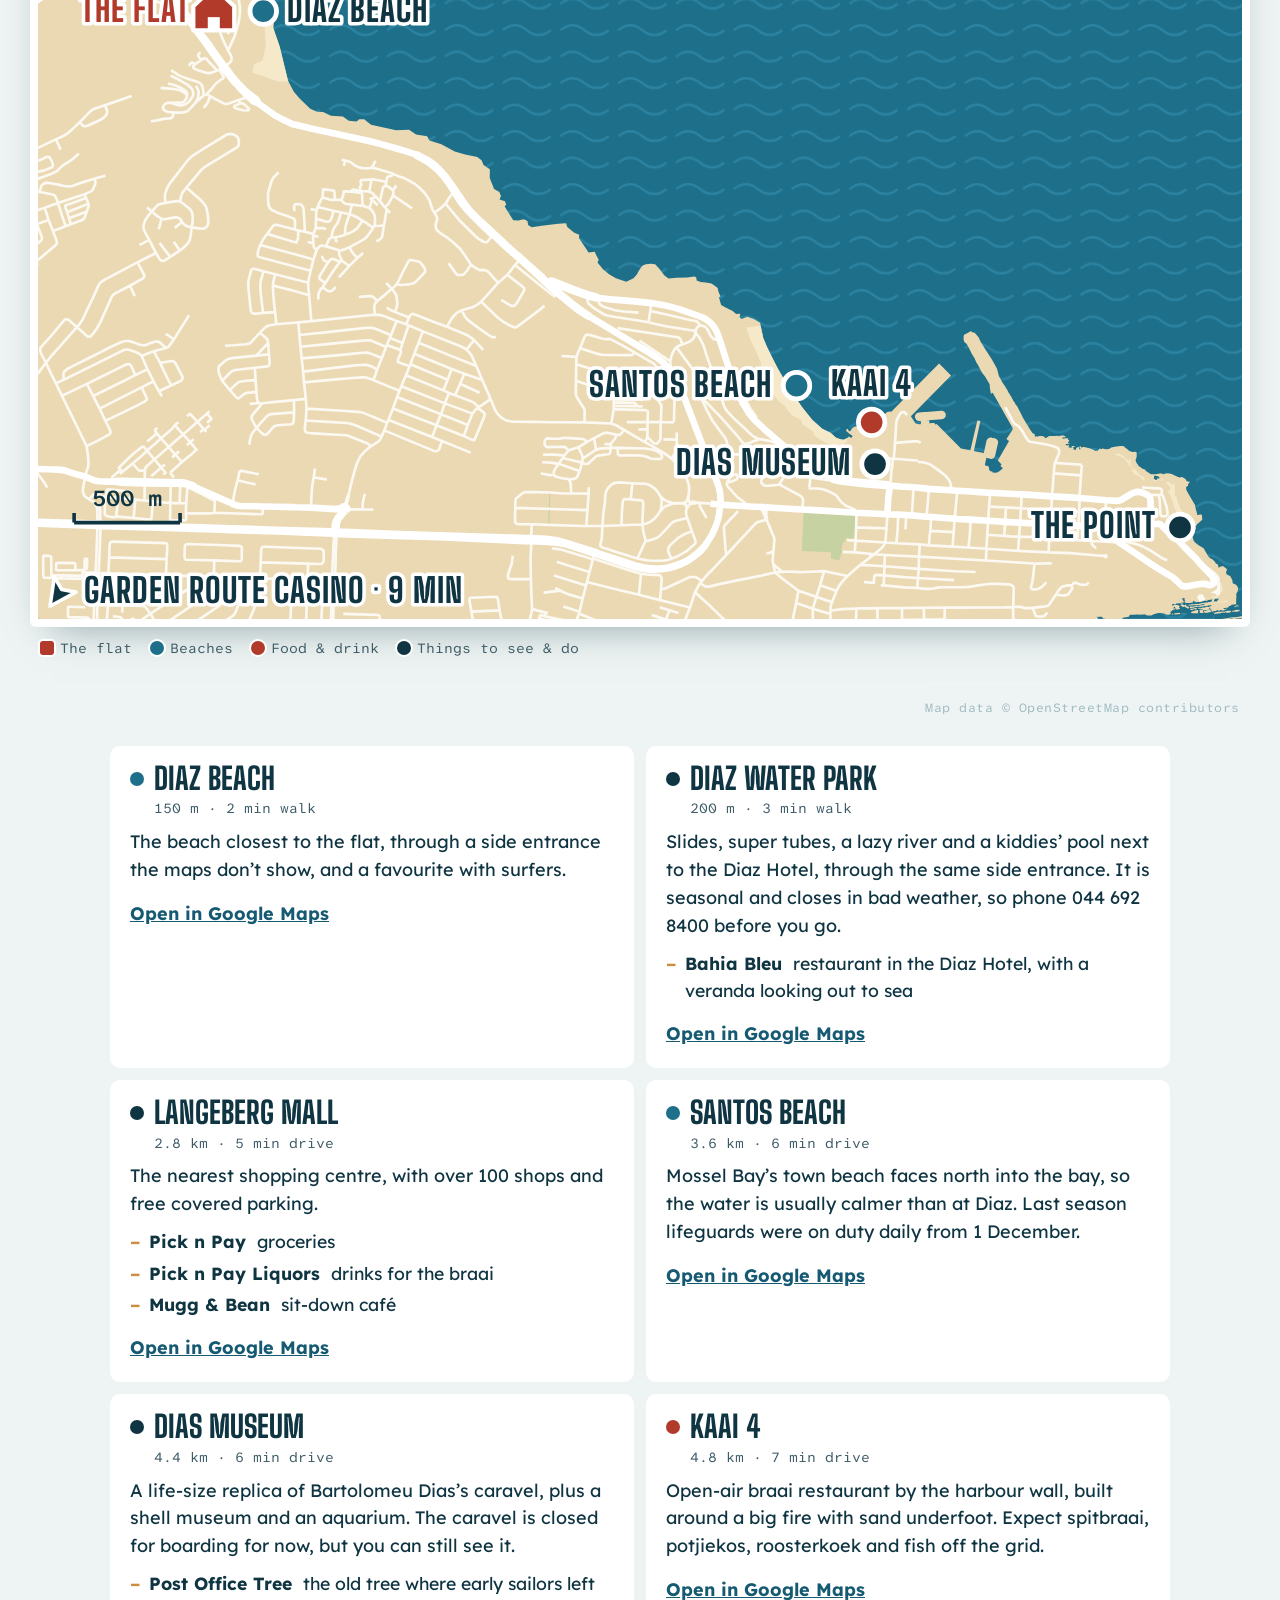
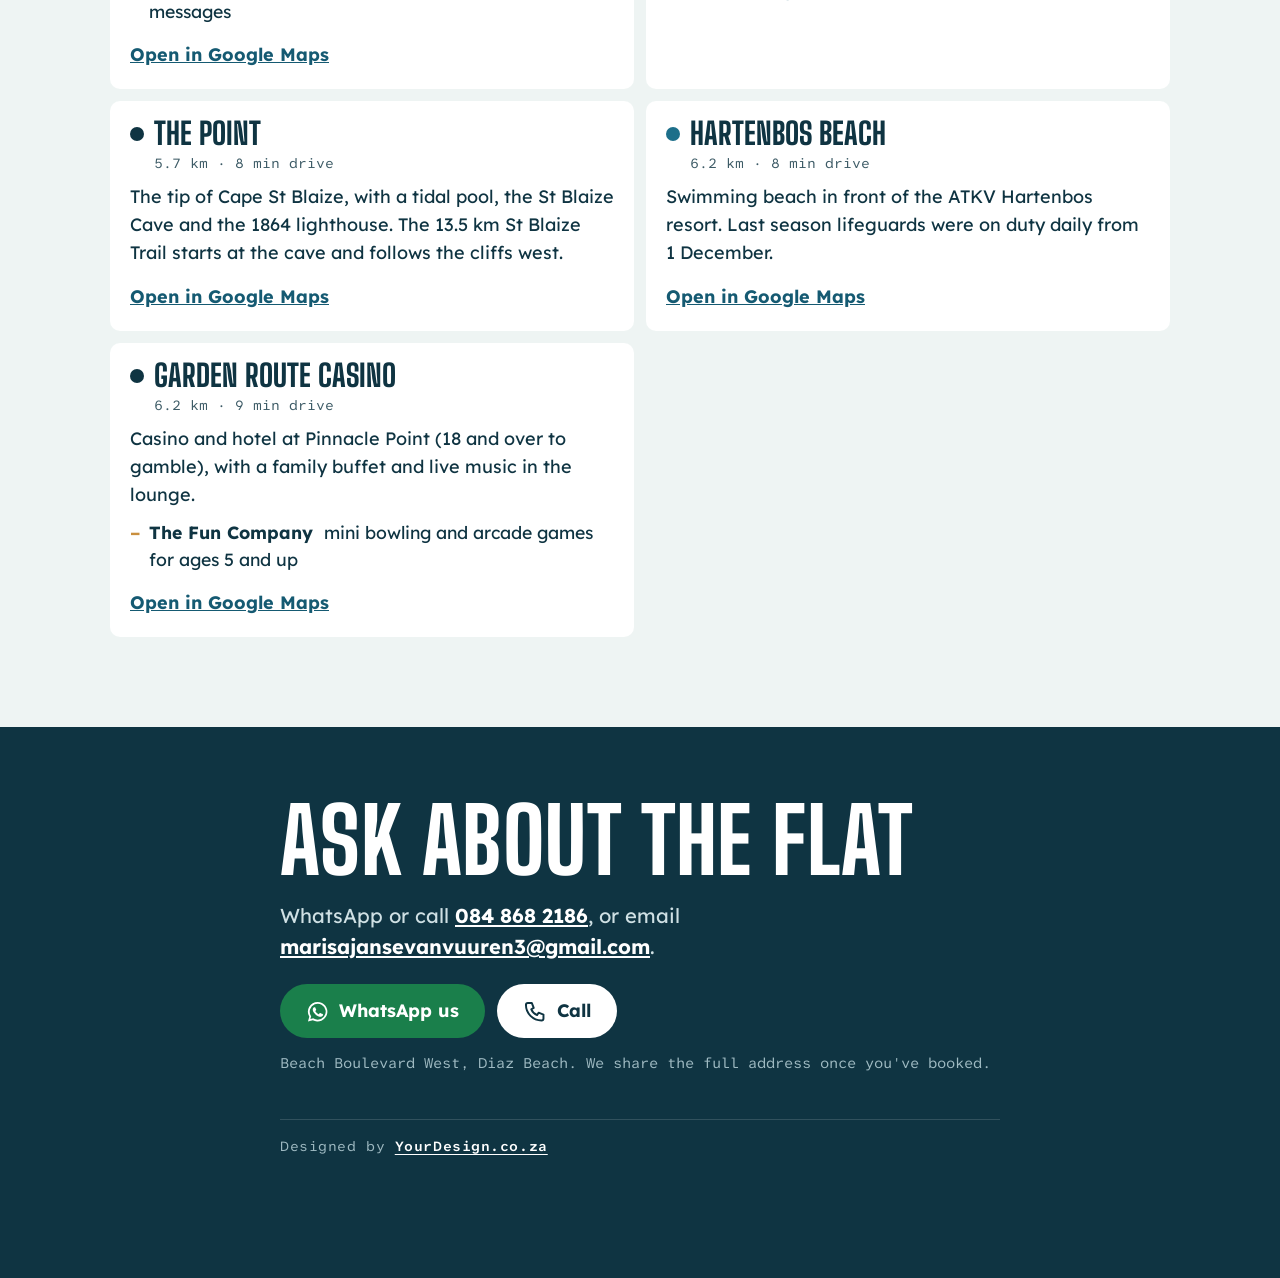
==== commit 4f825826: "feat(content): give owner's walking distances to beach and water park The owner measures 150 m to Di" ====
--- a/index.html
+++ b/index.html
@@ -4,7 +4,7 @@
   <meta charset="utf-8">
   <meta name="viewport" content="width=device-width, initial-scale=1, viewport-fit=cover">
   <title>Holiday flat at Diaz Beach · Summer 2026</title>
-  <meta name="description" content="Two-bedroom holiday flat with a sea view at Diaz Beach, Mossel Bay. Sleeps 6, braai on the balcony, 150 m from Diaz Water Park. Open 25 Nov to 12 Dec 2026.">
+  <meta name="description" content="Two-bedroom holiday flat with a sea view at Diaz Beach, Mossel Bay. Sleeps 6, braai on the balcony, 150 m from the beach. Open 25 Nov to 12 Dec 2026.">
   <meta name="theme-color" content="#0F3442">
   <meta property="og:type" content="website">
   <meta property="og:title" content="Holiday flat at Diaz Beach · Summer 2026">
@@ -54,7 +54,7 @@
   <section class="section house" id="house" aria-labelledby="house-title">
     <div class="wrap">
       <h2 class="section-title" id="house-title">The flat</h2>
-      <p class="lede">Casa Maria is a two-bedroom flat in Estoril Villas, about 500 m from Diaz Beach and 150 m from Diaz Water Park. The open-plan lounge and kitchen lead onto a balcony with a built-in braai and a view down the road to the sea. Inside it is light and simple, done in blues and whites, with a smart TV in the lounge and another in the main bedroom.</p>
+      <p class="lede">Casa Maria is a two-bedroom flat in Estoril Villas, about 150 m from Diaz Beach and 200 m from Diaz Water Park through a side entrance the maps don’t show. The open-plan lounge and kitchen lead onto a balcony with a built-in braai and a view down the road to the sea. Inside it is light and simple, done in blues and whites, with a smart TV in the lounge and another in the main bedroom.</p>
     </div>
 
     <ul class="gallery wrap-wide" data-gallery></ul>
@@ -78,7 +78,6 @@
           <li><svg class="icon" aria-hidden="true"><use href="#i-fire"/></svg>Built-in braai on the balcony</li>
           <li><svg class="icon" aria-hidden="true"><use href="#i-wifi"/></svg>Wi-Fi</li>
           <li><svg class="icon" aria-hidden="true"><use href="#i-tv"/></svg>2 smart TVs: lounge and main bedroom</li>
-          <li><svg class="icon" aria-hidden="true"><use href="#i-snow"/></svg>Air-conditioning in the lounge</li>
           <li><svg class="icon" aria-hidden="true"><use href="#i-bath"/></svg>Bathroom with a bath and a separate shower</li>
           <li><svg class="icon" aria-hidden="true"><use href="#i-wash"/></svg>Washing machine and tumble dryer</li>
           <li><svg class="icon" aria-hidden="true"><use href="#i-fridge"/></svg>Dishwasher, microwave and a full-size fridge</li>
@@ -191,7 +190,6 @@
   <symbol id="i-fridge" viewBox="0 0 24 24"><path fill="none" stroke="currentColor" stroke-width="2" stroke-linecap="round" stroke-linejoin="round" d="M6 2h12v20H6z M6 10h12 M9 5v2 M9 13v3"/></symbol>
   <symbol id="i-paw" viewBox="0 0 24 24"><path fill="none" stroke="currentColor" stroke-width="2" stroke-linecap="round" d="M8 15c1.5-3 6.5-3 8 0s-1 5-4 4-5.5 1-4-4Z M6.5 10a1.5 2 0 1 0 0 .01 M10 7a1.5 2 0 1 0 0 .01 M14 7a1.5 2 0 1 0 0 .01 M17.5 10a1.5 2 0 1 0 0 .01 M4 4l16 16"/></symbol>
   <symbol id="i-tv" viewBox="0 0 24 24"><path fill="none" stroke="currentColor" stroke-width="2" stroke-linecap="round" stroke-linejoin="round" d="M3 5h18v12H3z M8 21h8 M12 17v4"/></symbol>
-  <symbol id="i-snow" viewBox="0 0 24 24"><path fill="none" stroke="currentColor" stroke-width="2" stroke-linecap="round" d="M12 2v20 M3.3 7l17.4 10 M3.3 17l17.4-10 M9 3.5l3 2 3-2 M9 20.5l3-2 3 2"/></symbol>
   <symbol id="i-shield" viewBox="0 0 24 24"><path fill="none" stroke="currentColor" stroke-width="2" stroke-linecap="round" stroke-linejoin="round" d="M12 2.5 4 5.5v6c0 5 3.4 8.6 8 10 4.6-1.4 8-5 8-10v-6z M8.5 12l2.5 2.5 4.5-5"/></symbol>
 </svg>
 
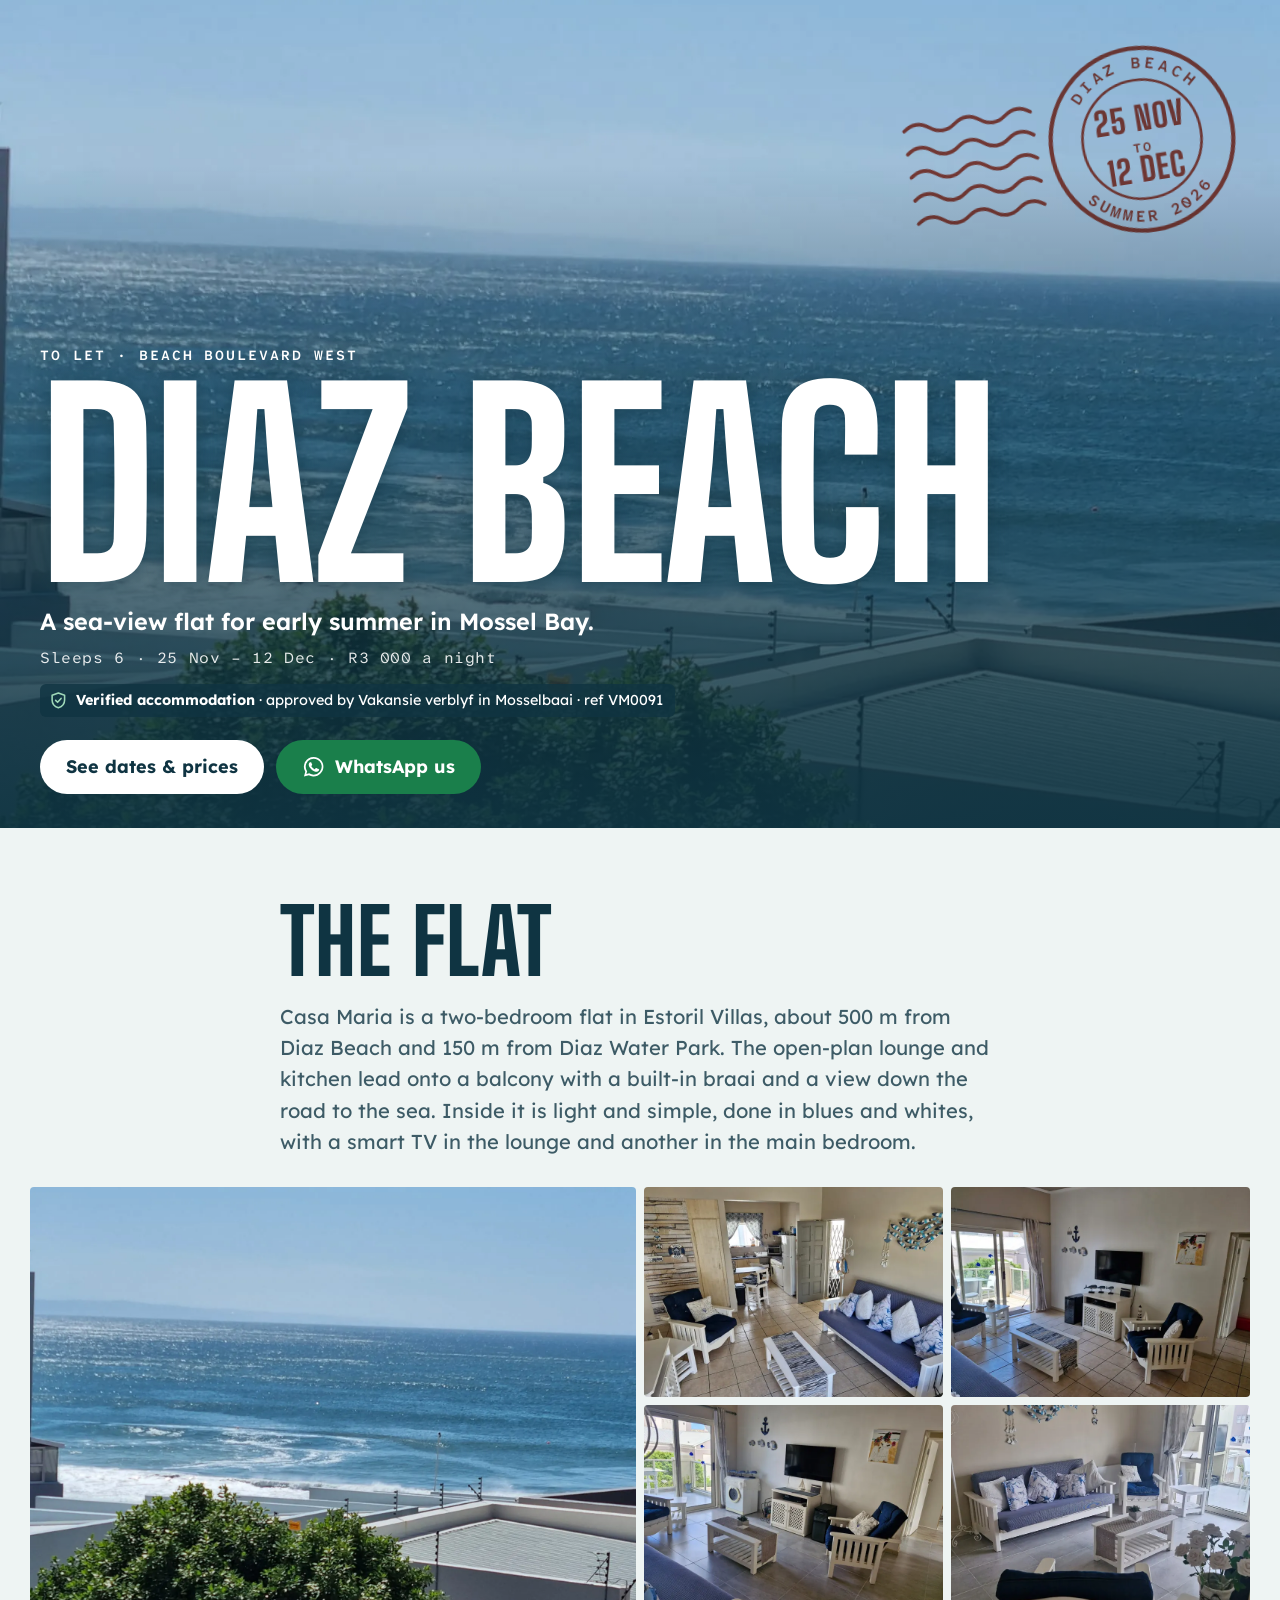
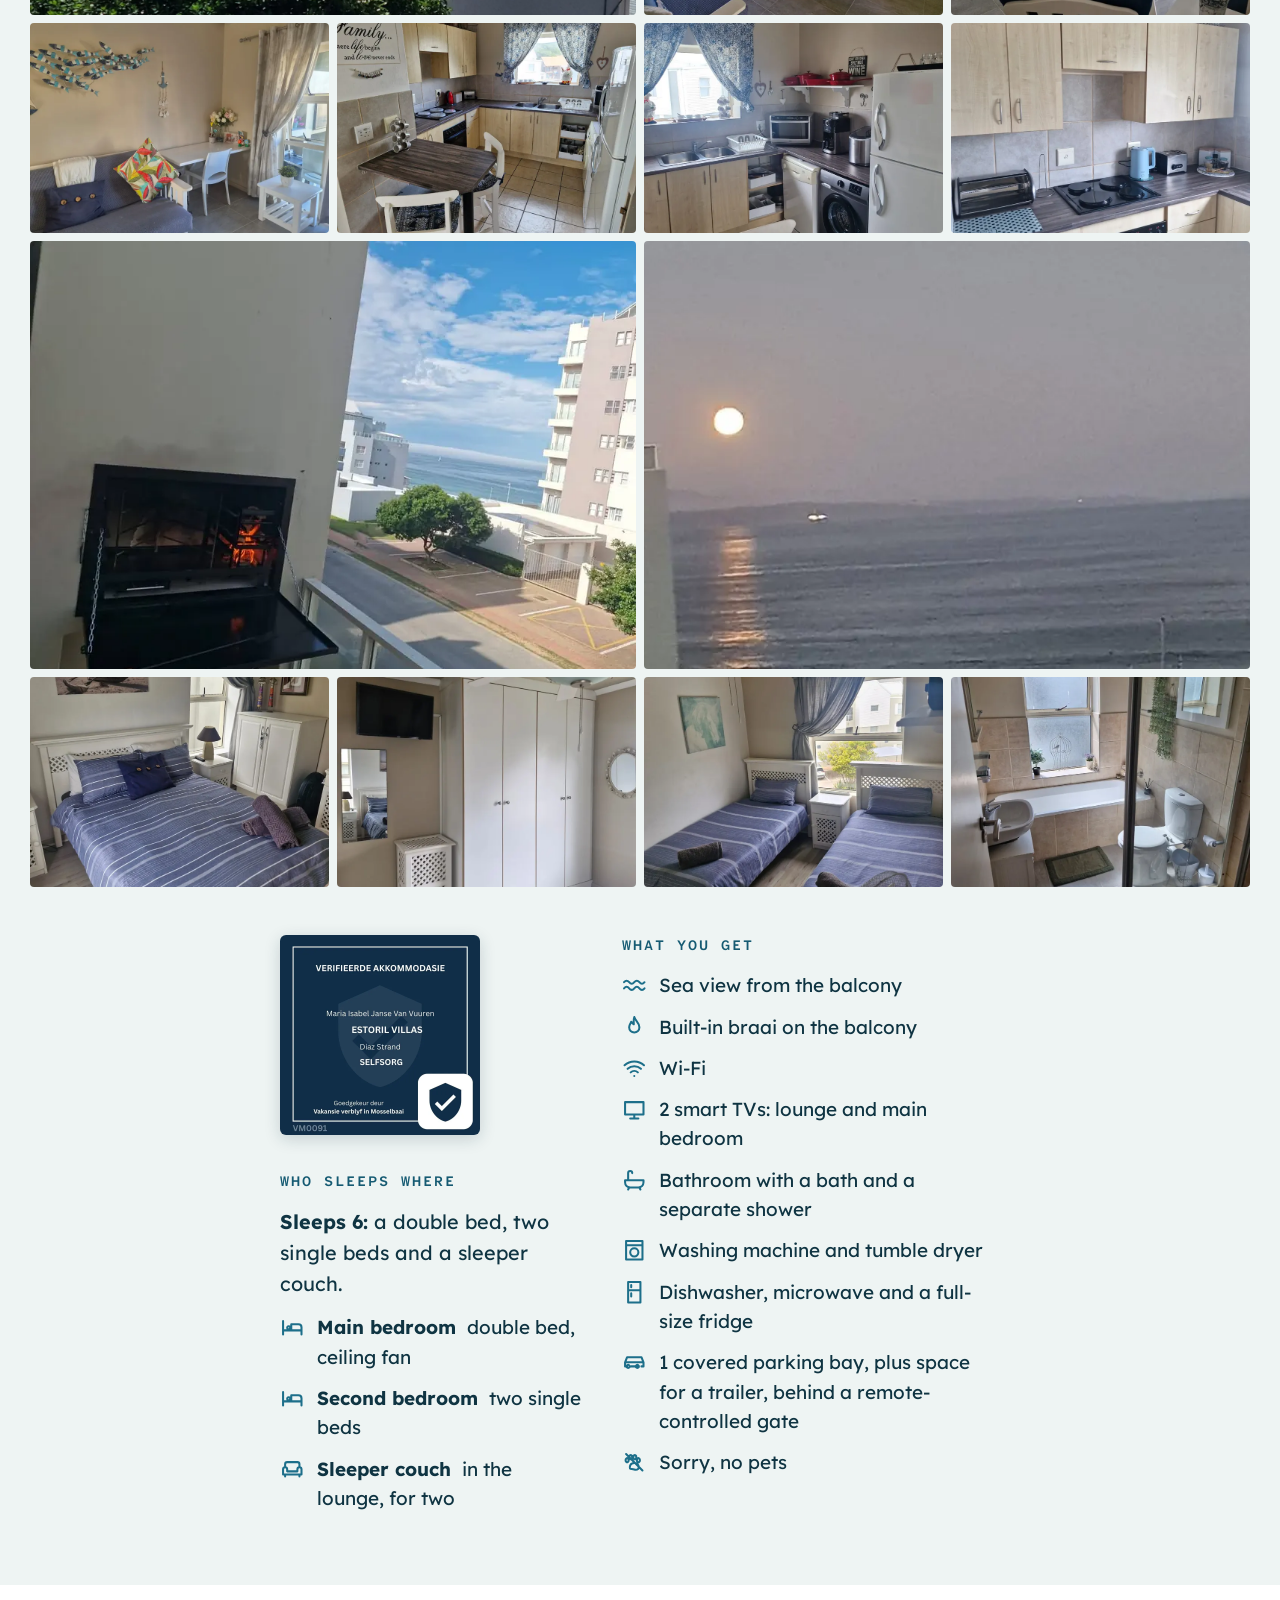
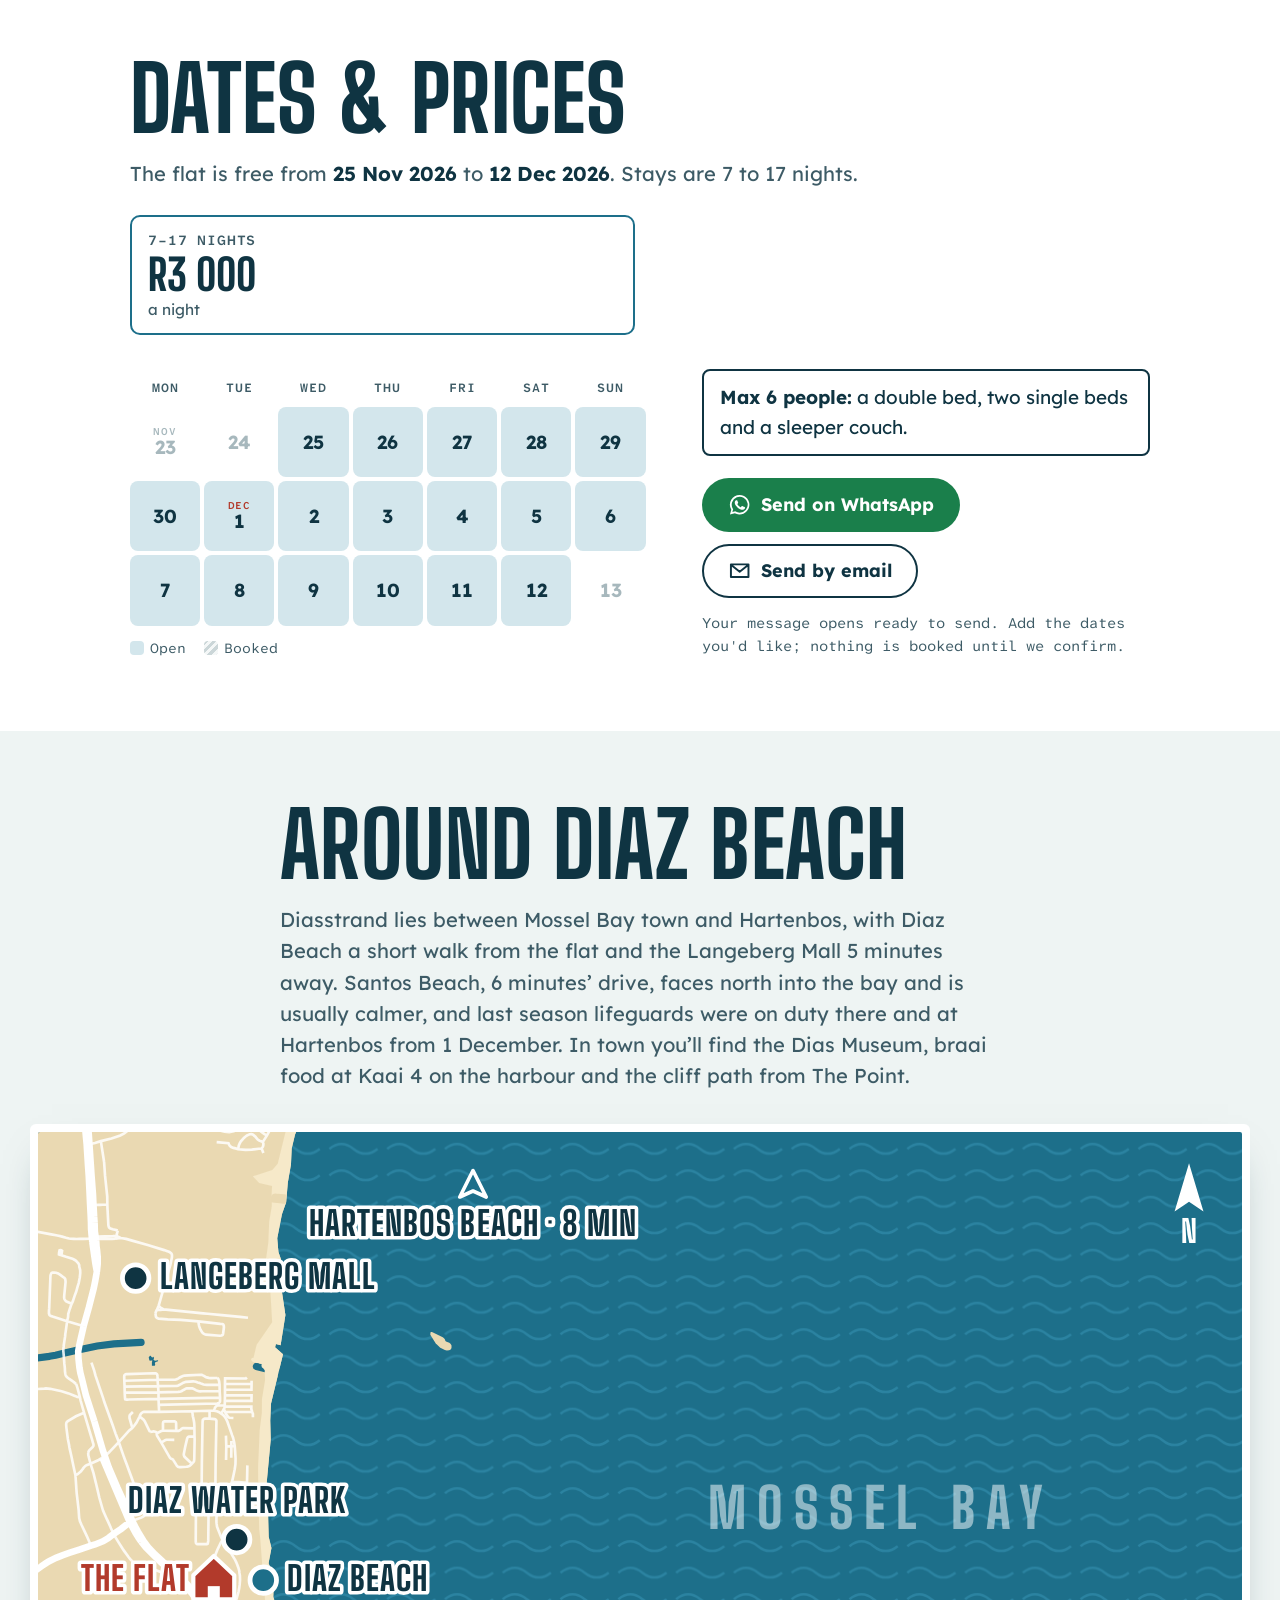
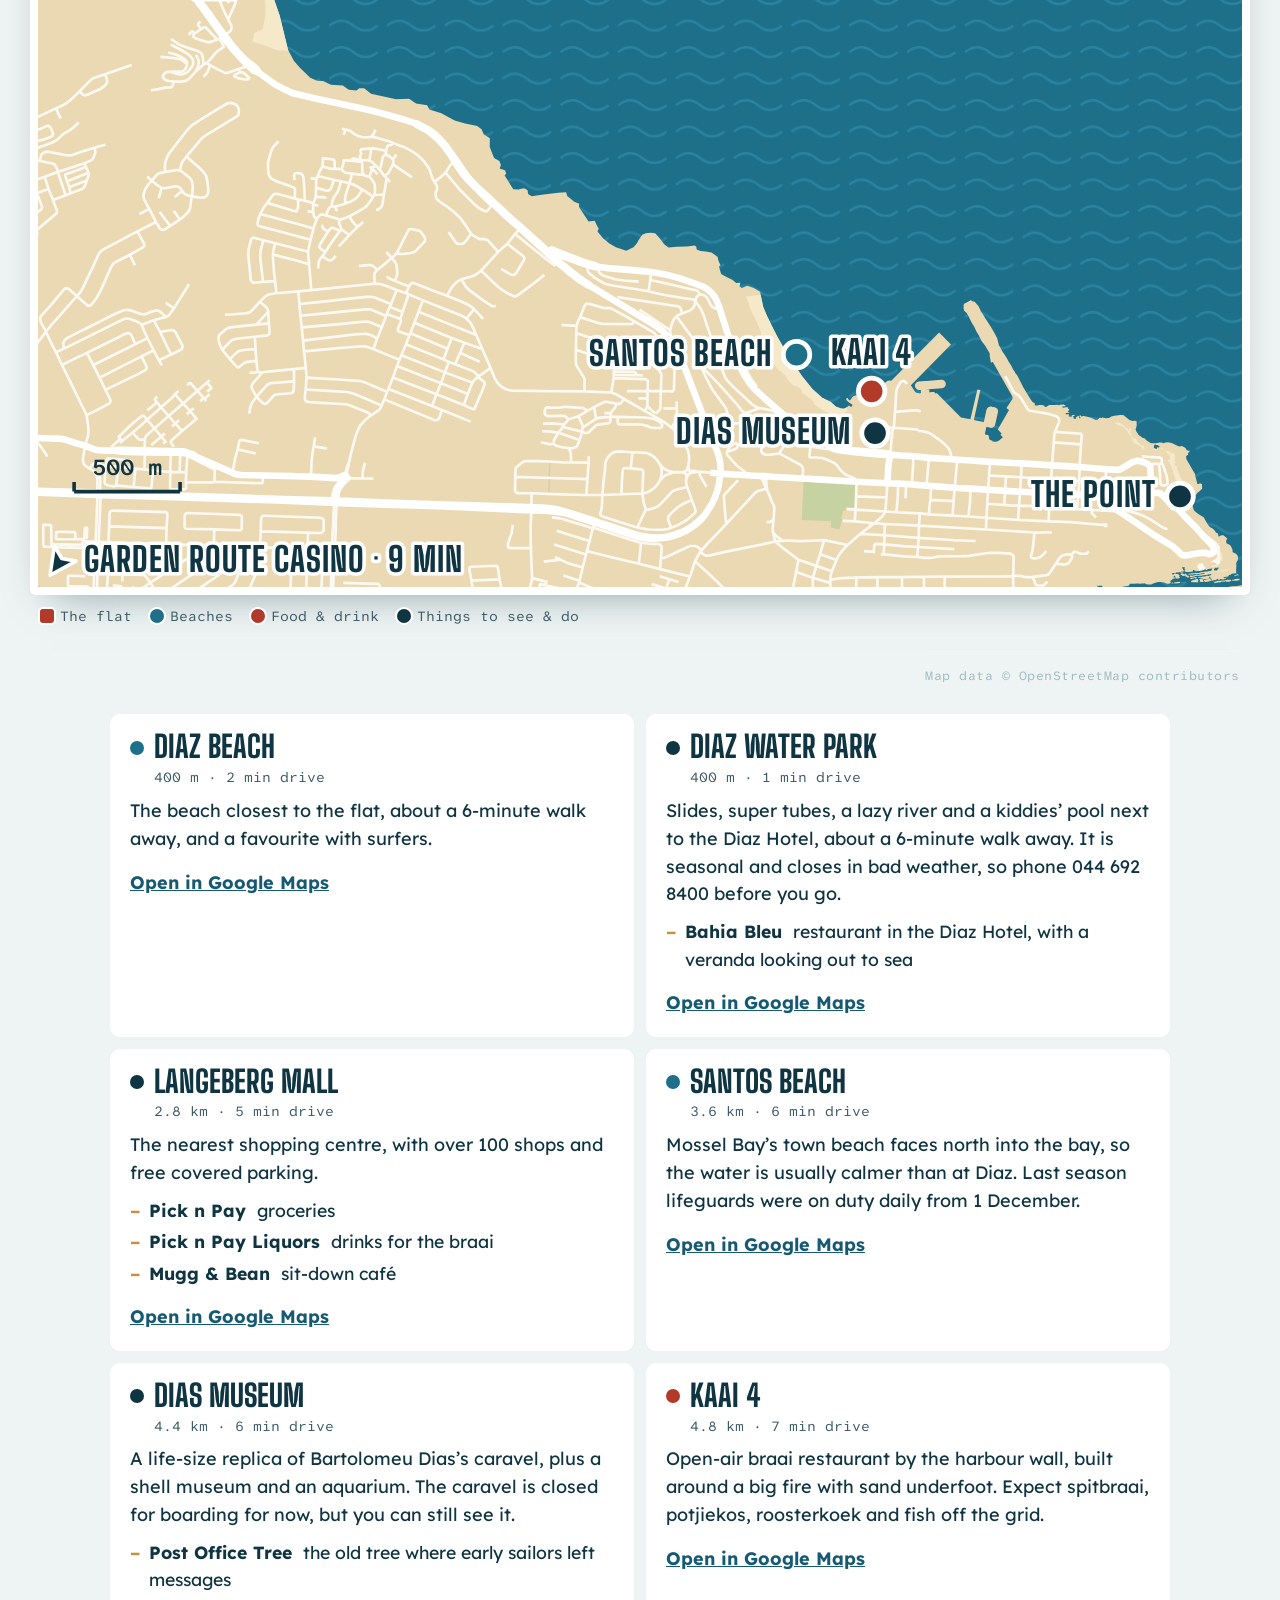
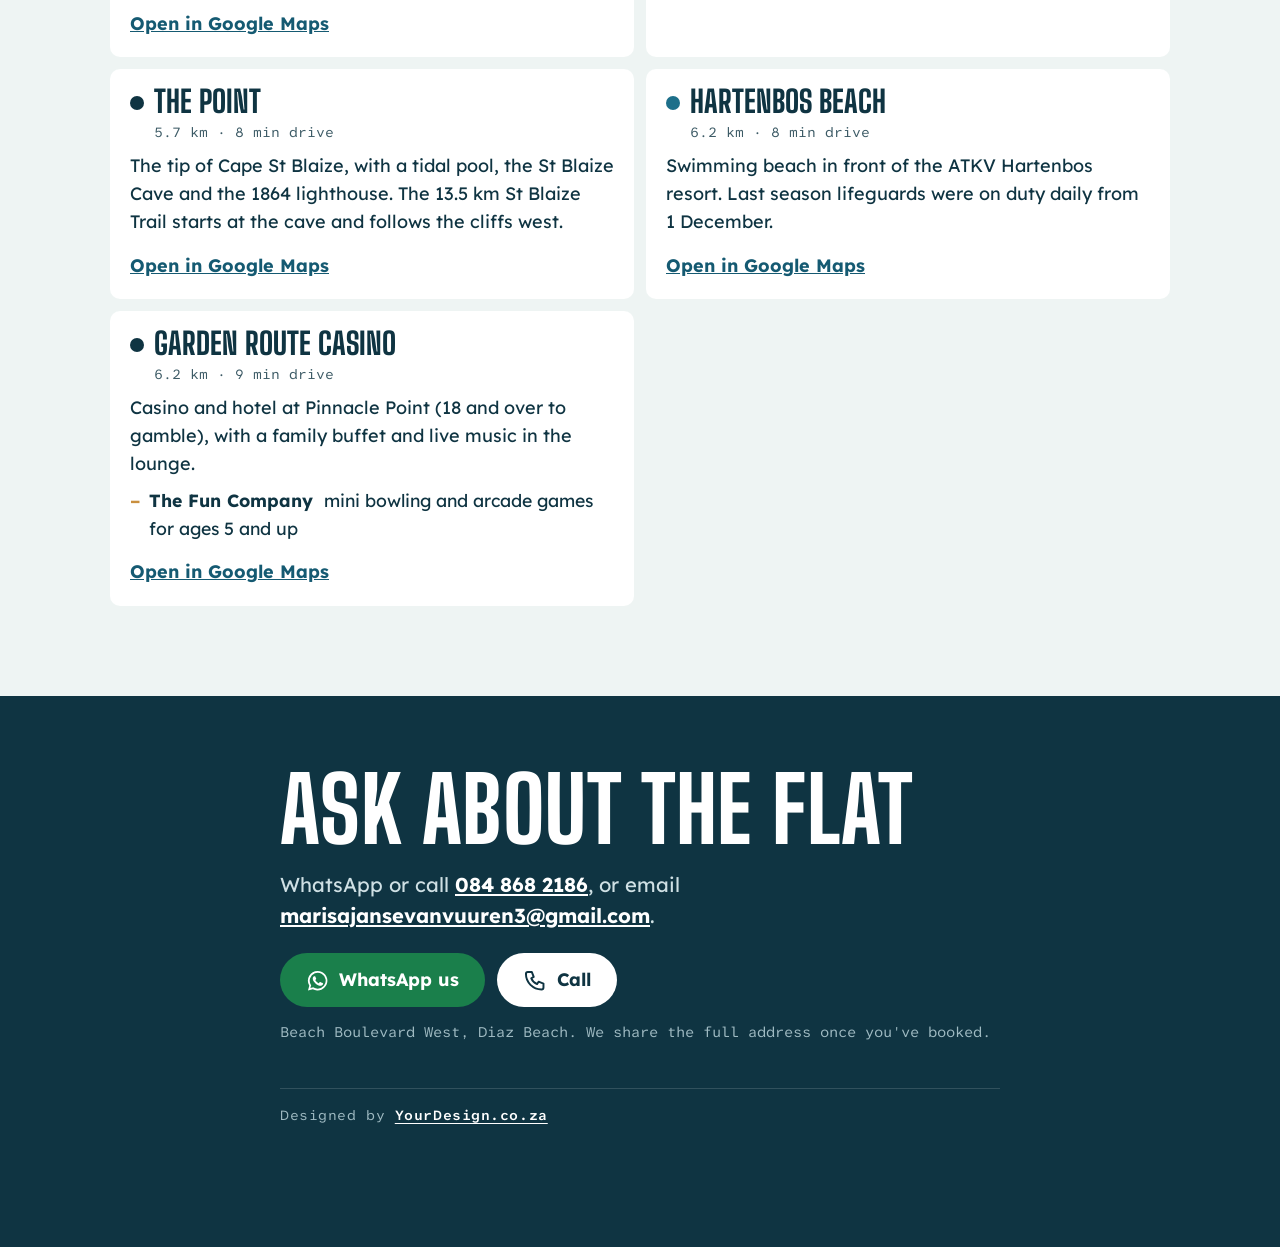
==== commit 1505c18d: "feat(content): drop air-conditioning from the listing The owner won't open the aircon to guests beca" ====
--- a/index.html
+++ b/index.html
@@ -4,7 +4,7 @@
   <meta charset="utf-8">
   <meta name="viewport" content="width=device-width, initial-scale=1, viewport-fit=cover">
   <title>Holiday flat at Diaz Beach · Summer 2026</title>
-  <meta name="description" content="Two-bedroom holiday flat with a sea view at Diaz Beach, Mossel Bay. Sleeps 6, braai on the balcony, 150 m from the beach. Open 25 Nov to 12 Dec 2026.">
+  <meta name="description" content="Two-bedroom holiday flat with a sea view at Diaz Beach, Mossel Bay. Sleeps 6, braai on the balcony, 150 m from Diaz Water Park. Open 25 Nov to 12 Dec 2026.">
   <meta name="theme-color" content="#0F3442">
   <meta property="og:type" content="website">
   <meta property="og:title" content="Holiday flat at Diaz Beach · Summer 2026">
@@ -54,7 +54,7 @@
   <section class="section house" id="house" aria-labelledby="house-title">
     <div class="wrap">
       <h2 class="section-title" id="house-title">The flat</h2>
-      <p class="lede">Casa Maria is a two-bedroom flat in Estoril Villas, about 150 m from Diaz Beach and 200 m from Diaz Water Park through a side entrance the maps don’t show. The open-plan lounge and kitchen lead onto a balcony with a built-in braai and a view down the road to the sea. Inside it is light and simple, done in blues and whites, with a smart TV in the lounge and another in the main bedroom.</p>
+      <p class="lede">Casa Maria is a two-bedroom flat in Estoril Villas, about 500 m from Diaz Beach and 150 m from Diaz Water Park. The open-plan lounge and kitchen lead onto a balcony with a built-in braai and a view down the road to the sea. Inside it is light and simple, done in blues and whites, with a smart TV in the lounge and another in the main bedroom.</p>
     </div>
 
     <ul class="gallery wrap-wide" data-gallery></ul>
